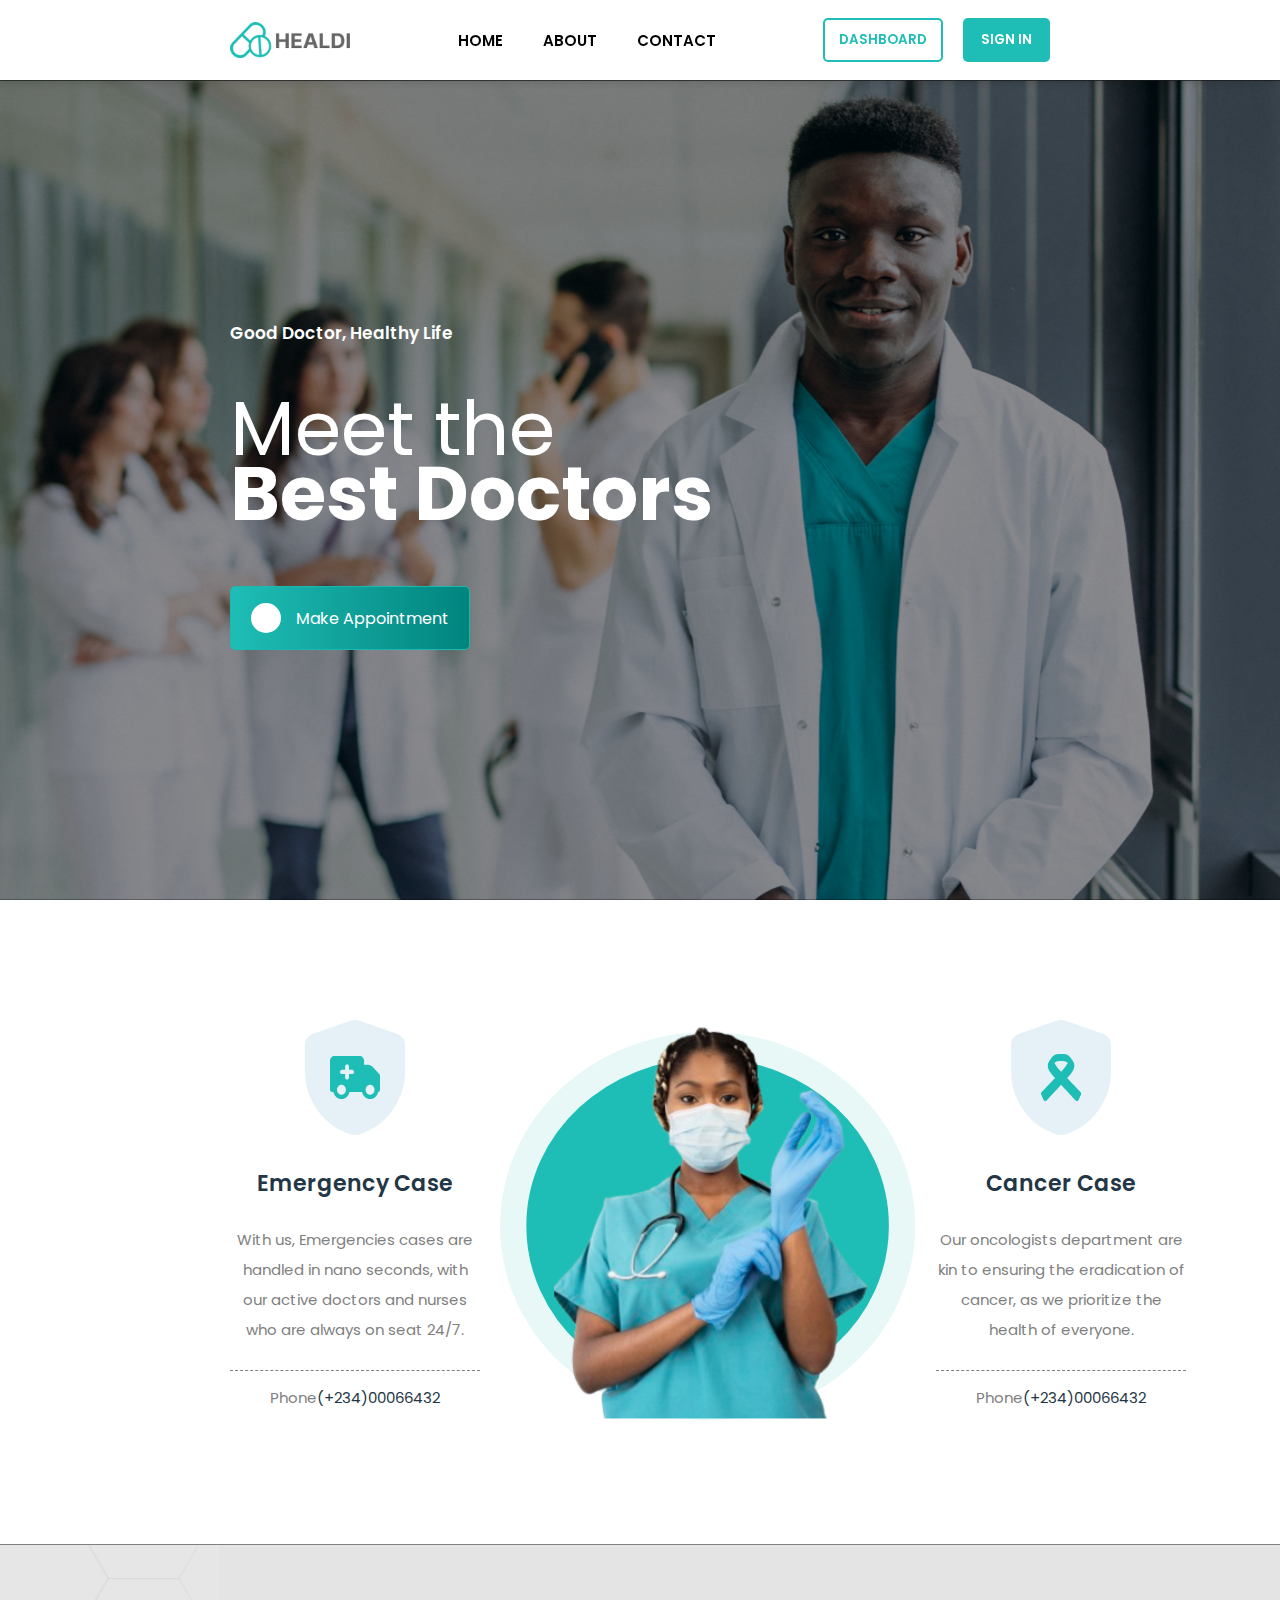
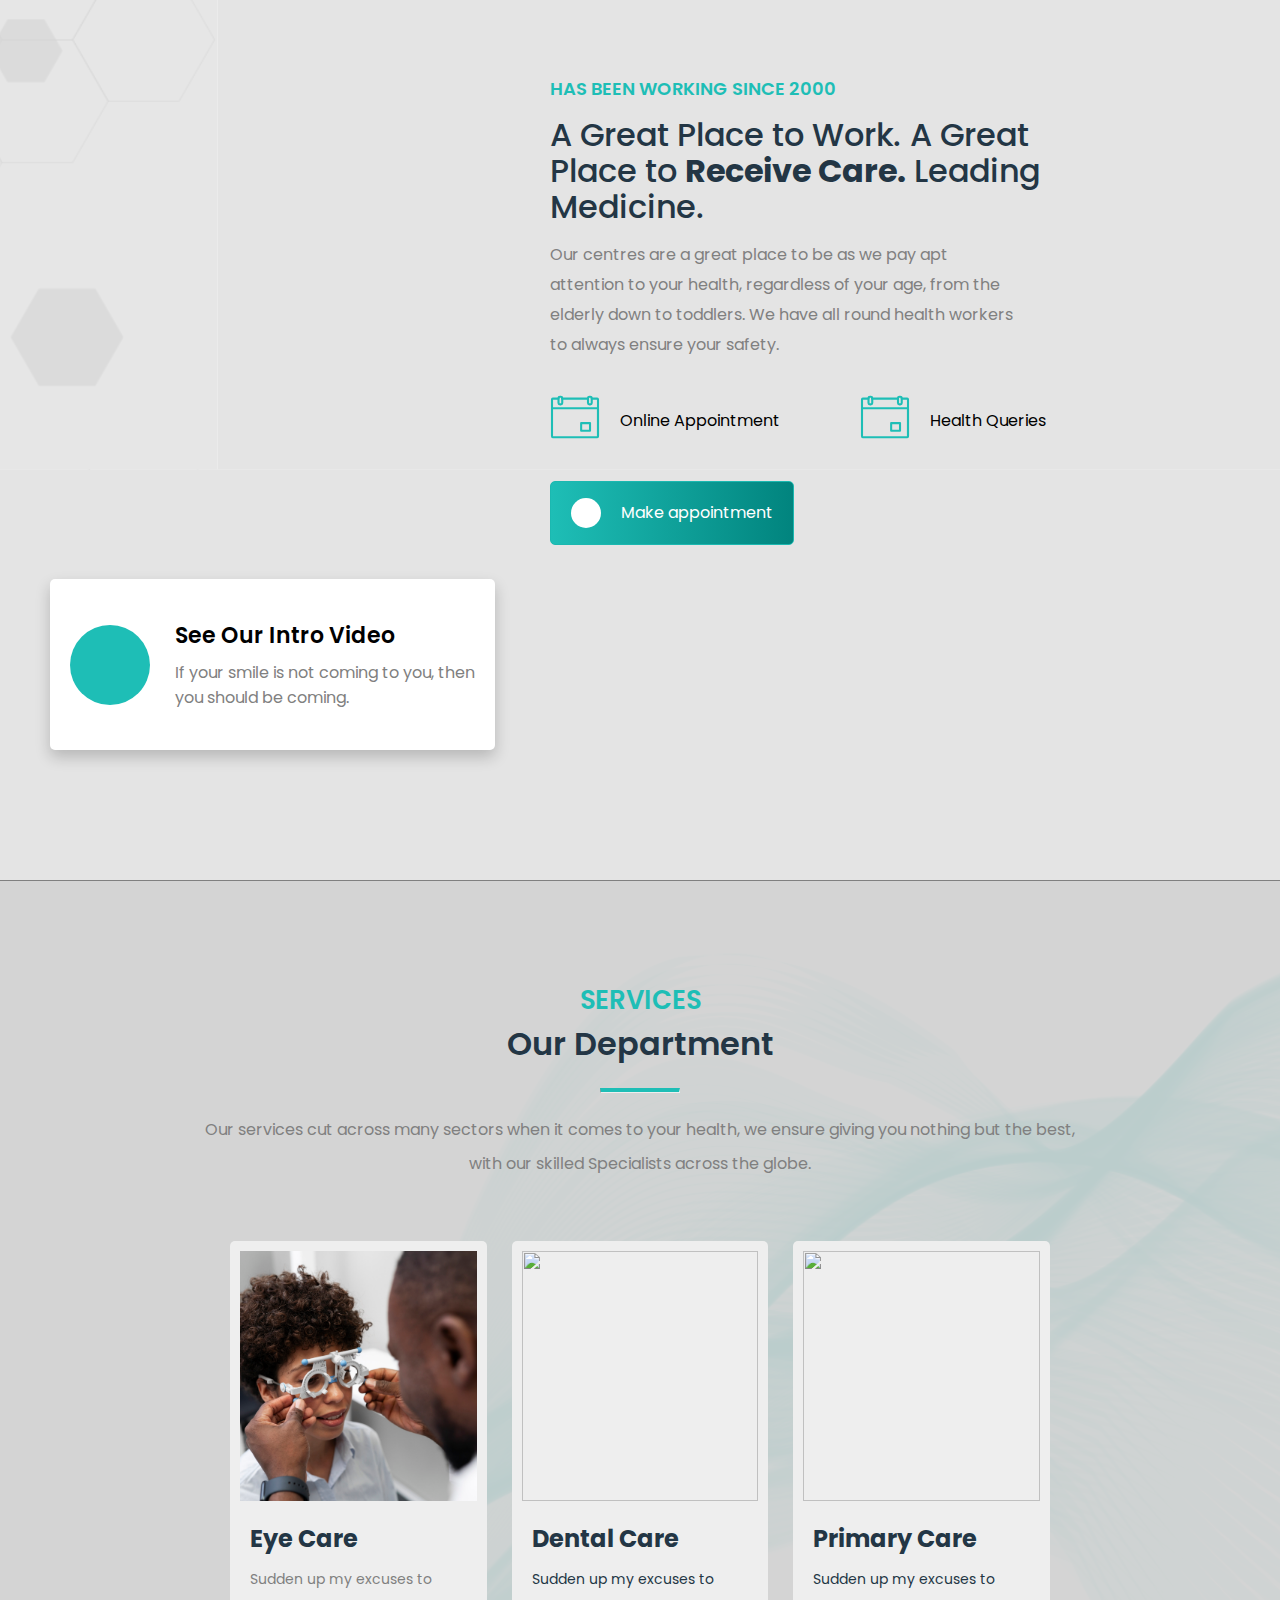
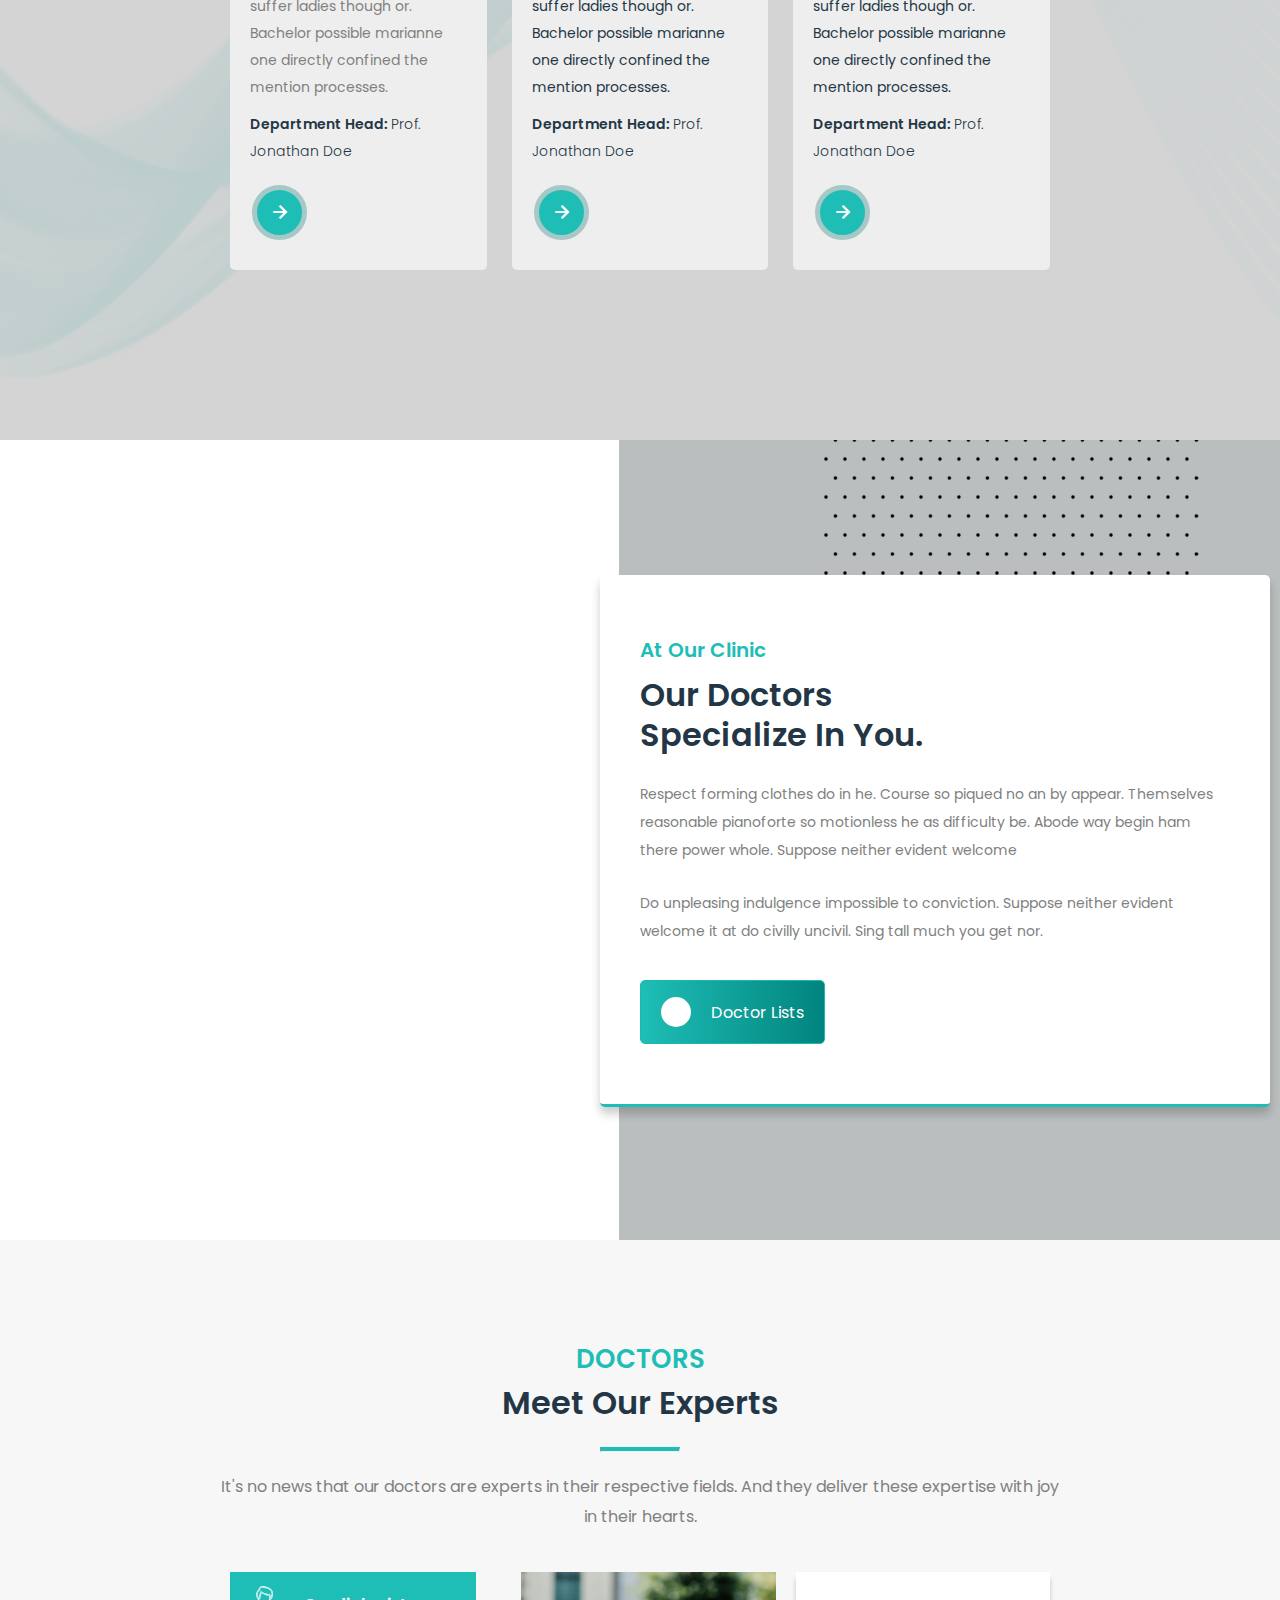
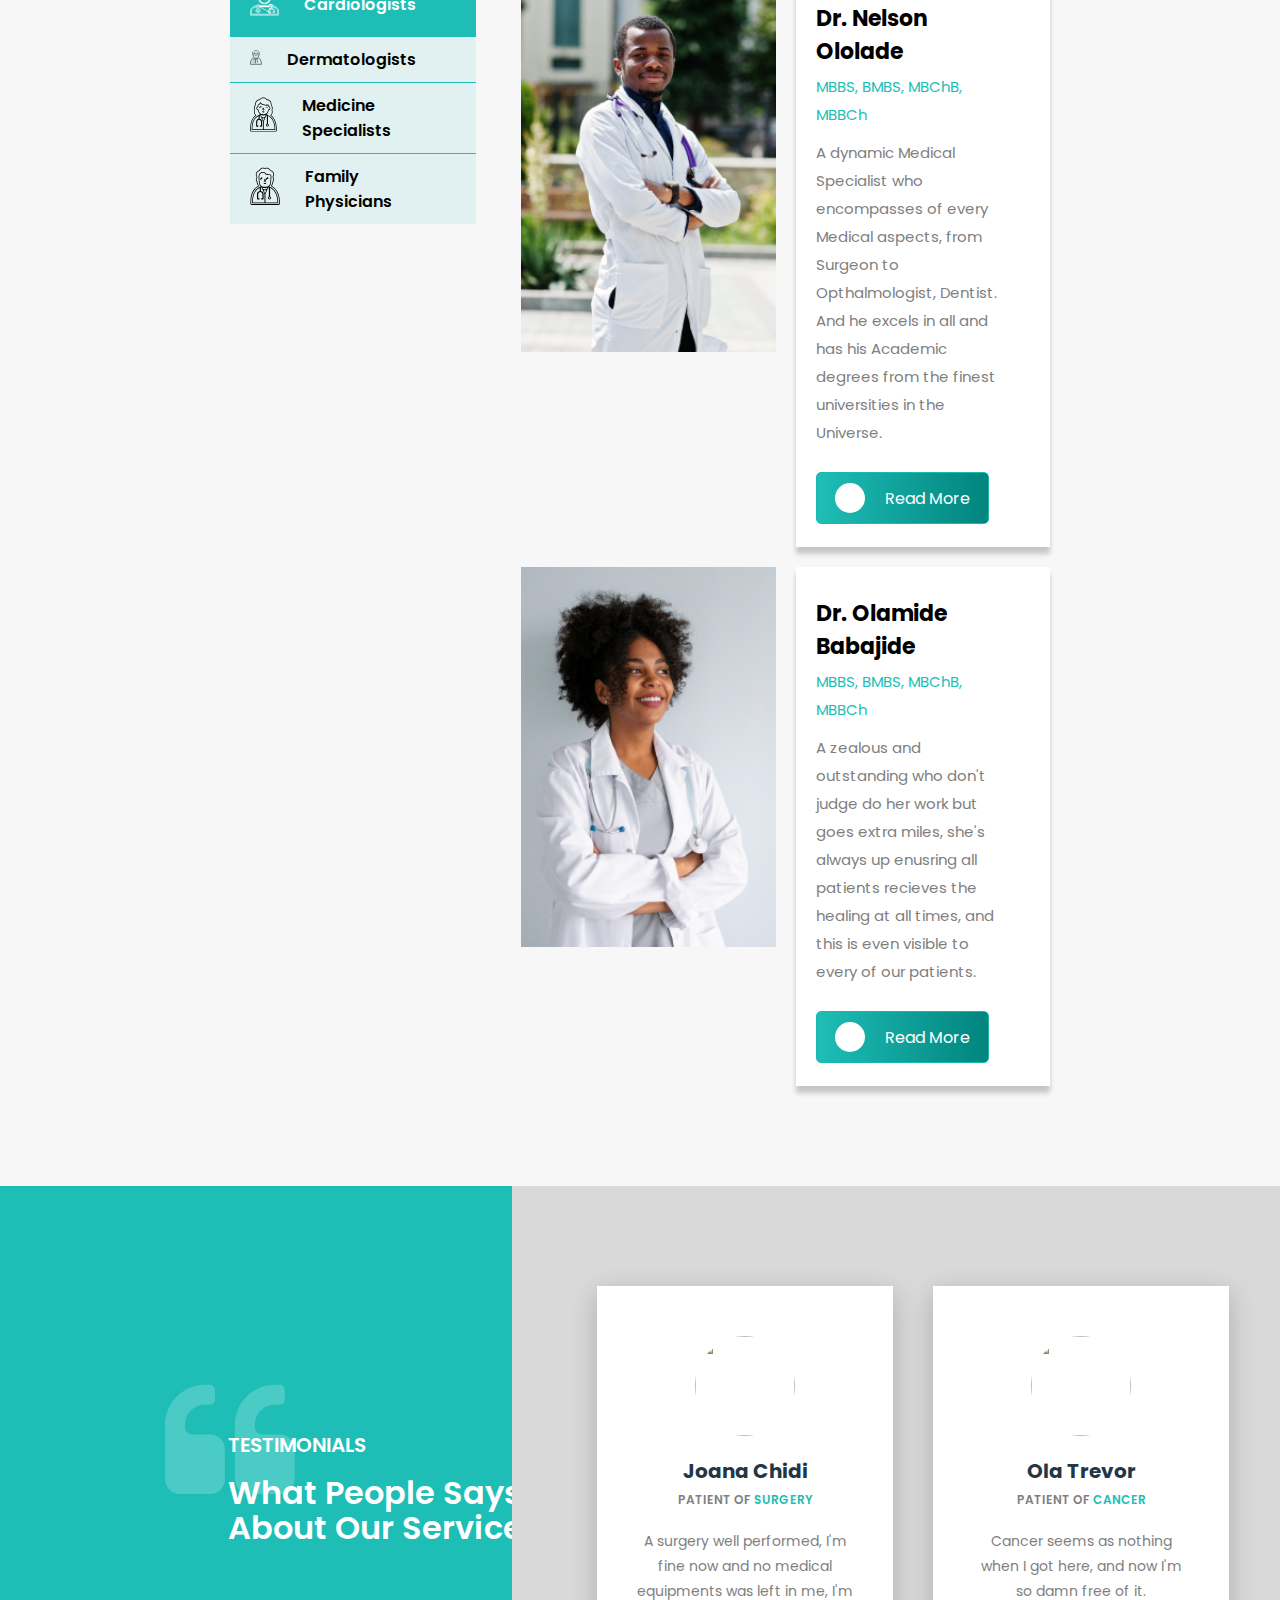
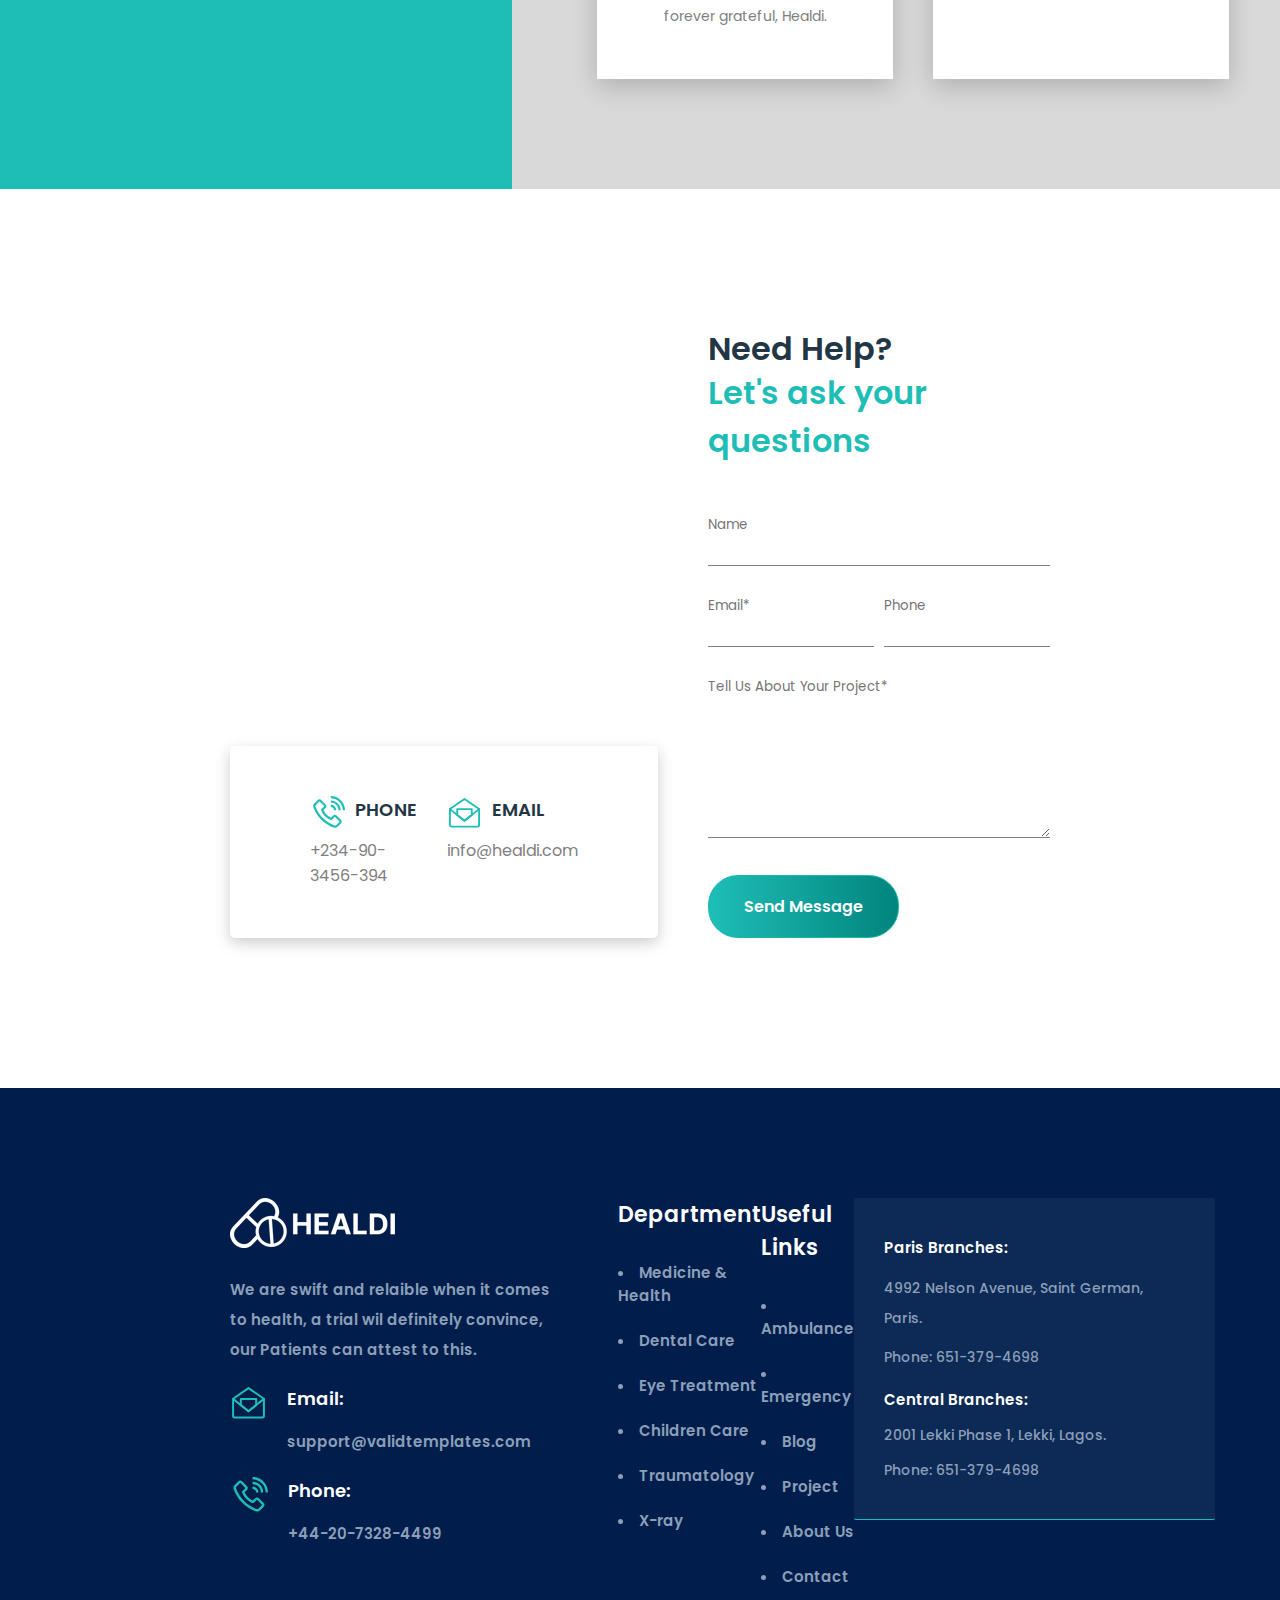
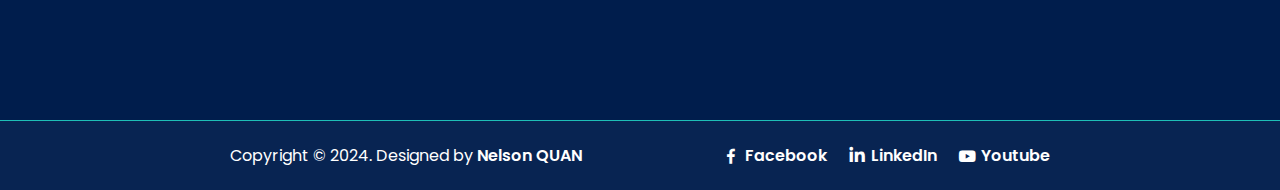
==== index.html @ ada968e7 "Removed my index.html from a subfolder, because of deployment ishhh" ====
<!DOCTYPE html>
<html lang="en">
  <head>
    <meta charset="UTF-8" />
    <meta name="viewport" content="width=device-width, initial-scale=1.0" />
    <title>Healdi</title>
    <link rel="stylesheet" href="/css/styles.css" />
    <link
      href="https://unpkg.com/boxicons@2.1.4/css/boxicons.min.css"
      rel="stylesheet"
    />
  </head>
  <body>
    <header>
      <a class="logoA" href="/index.html">
        <img src="/assets/heladiLogo.png" alt="Healdi Logo" />
      </a>

      <nav>
        <ul id="ulShow">
          <li><a class="liAnchor" href="#"> HOME </a></li>
          <li><a class="liAnchor" href="#about"> ABOUT </a></li>
          <li><a class="liAnchor" href="#contact"> CONTACT </a></li>

          <!-- <div class="toggleLi"> -->
          <li class="liHidden">
            <a href="/html/dashboard.html">DASHBOARD</a>
          </li>
          <li class="liHidden"><a href="/html/signIn.html">SIGN IN</a></li>
          <!-- </div> -->
        </ul>
      </nav>

      <div class="btnDiv">
        <a href="/html/dashboard.html"
          ><button class="dashboardBtn">DASHBOARD</button></a
        >
        <a href="/html/signIn.html"
          ><button class="signInBtn">SIGN IN</button></a
        >
      </div>

      <!-- <div class="toggle"> -->
      <i class="bx bx-menu toggle-menu" id="toggleMenu"></i>
      <!-- </div> -->
    </header>

    <main>
      <div class="mainOverlay"></div>
      <div class="mainContainer">
        <p>Good Doctor, Healthy Life</p>

        <div class="hDiv">
          <h2 class="meet">Meet the <span class="best">Best Doctors</span></h2>
        </div>

        <div class="mainBtn">
          <a href="/html/bookingForm.html">
            <button>
              <span class="mainBtnSpan"
                ><ion-icon name="chevron-forward"></ion-icon></span
              >Make Appointment
            </button>
          </a>
        </div>
      </div>
    </main>

    <button class="scrollToTop" id="scrollToTop">
      <i class="bx bxs-chevron-up"></i>
    </button>

    <section>
      <div class="sectionInner">
        <div class="sectionOneCard">
          <div class="emergencyIcons">
            <img src="/assets/ambulanceIcon.svg" alt="Ambulance Icon" />
            <!-- <i class="fa-solid fa-shield"></i>
              <i class='bx bxs-ambulance'></i> -->
          </div>

          <div class="emergencyTexts">
            <h6>Emergency Case</h6>
            <p>
              With us, Emergencies cases are handled in nano seconds, with our
              active doctors and nurses who are always on seat 24/7.
            </p>
          </div>

          <div class="sectionPhone">
            <p class="phone">Phone</p>
            <p class="number">(+234)00066432</p>
          </div>
        </div>

        <div class="sectionCardImg">
          <img src="/assets/sectionMidImg.svg" alt="A Nurse" />
        </div>

        <div class="sectionOneCard">
          <div class="emergencyIcons">
            <img src="/assets/cancerIcon.svg" alt="Cancer Icon" />
          </div>

          <div class="emergencyTexts">
            <h6>Cancer Case</h6>
            <p>
              Our oncologists department are kin to ensuring the eradication of
              cancer, as we prioritize the health of everyone.
            </p>
          </div>

          <div class="sectionPhone">
            <p class="phone">Phone</p>
            <p class="number">(+234)00066432</p>
          </div>
        </div>
      </div>
    </section>

    <section class="sectionTwoSect">
      <div class="sectionTwo">
        <div class="sectionTwoLeft">
          <div class="sectionTwoLeftImg"></div>

          <div class="introVideoHolder">
            <div class="introCircle">
              <ion-icon name="play"></ion-icon>
            </div>
            <div class="introTexts">
              <h5>See Our Intro Video</h5>
              <p>
                If your smile is not coming to you, then you should be coming.
              </p>
            </div>
          </div>
        </div>

        <div class="sectionTwoRight">
          <div class="sectionTwoRightTexts">
            <p class="hasBeenTxt">HAS BEEN WORKING SINCE 2000</p>
            <h3>
              A Great Place to Work. A Great Place to
              <span class="sectionRecieveTxt"> Receive Care.</span> Leading
              Medicine.
            </h3>

            <p class="ourCentres">
              Our centres are a great place to be as we pay apt attention to
              your health, regardless of your age, from the elderly down to
              toddlers. We have all round health workers to always ensure your
              safety.
            </p>
          </div>

          <div class="sectionTwoRightIconslower">
            <div class="onlineApp">
              <div class="onlinAeppIcon">
                <img
                  src="/assets/onlineAppointmentIcon.svg"
                  alt="Online Appointment Icon"
                />
              </div>

              <p>Online Appointment</p>
            </div>

            <div class="healthQueries">
              <div class="healthQueriesIcon">
                <img
                  src="/assets/onlineAppointmentIcon.svg"
                  alt="Online Appointment Icon"
                />
              </div>
              <p>Health Queries</p>
            </div>
          </div>

          <div class="sectionTwoRightBtn">
            <a href="/html/bookingForm.html">
              <button>
                <span class="sectionTwoRightBtnSpan"
                  ><ion-icon
                    class="sectionTwoSpan"
                    name="chevron-forward"
                  ></ion-icon></span
                >Make appointment
              </button>
            </a>
          </div>
        </div>
      </div>
    </section>

    <div class="servicesDept" id="about">
      <div class="servicesTexts">
        <div class="servicesHeadTexts">
          <h4>SERVICES</h4>
          <h2>Our Department</h2>
        </div>
        <hr />
        <p>
          Our services cut across many sectors when it comes to your health, we
          ensure giving you nothing but the best, with our skilled Specialists
          across the globe.
        </p>
      </div>

      <div class="servicesCards">
        <div class="eyeCare">
          <div class="servicesImgDiv">
            <img
              src="/assets/eyeCareImg.jpg"
              alt="Opthalmologist And Patient"
            />
          </div>

          <div class="serviceCardtexts">
            <h3>Eye Care</h3>
            <p class="suddenTxt">
              Sudden up my excuses to suffer ladies though or. Bachelor possible
              marianne one directly confined the mention processes.
            </p>

            <p class="servicesDeptHead">
              Department Head:
              <span class="serviceDocsName">Prof. Jonathan Doe</span>
            </p>
          </div>
          <div class="servicesCircle">
            <i class="bx bx-right-arrow-alt"></i>
            <!-- <ion-icon name="arrow-forward-outline"></ion-icon> -->
          </div>
        </div>

        <div class="eyeCare">
          <div class="servicesImgDiv">
            <img src="/assets/dentalCareImg.jpg" alt="" />
          </div>

          <div class="serviceCardtexts">
            <h3>Dental Care</h3>
            <p class="sudedenTxt">
              Sudden up my excuses to suffer ladies though or. Bachelor possible
              marianne one directly confined the mention processes.
            </p>

            <p class="servicesDeptHead">
              Department Head:
              <span class="serviceDocsName">Prof. Jonathan Doe</span>
            </p>
          </div>
          <div class="servicesCircle">
            <i class="bx bx-right-arrow-alt"></i>
          </div>
        </div>

        <div class="eyeCare">
          <div class="servicesImgDiv">
            <img src="/assets/primaryCareImg.svg" alt="" />
          </div>

          <div class="serviceCardtexts">
            <h3>Primary Care</h3>
            <p class="sudedenTxt">
              Sudden up my excuses to suffer ladies though or. Bachelor possible
              marianne one directly confined the mention processes.
            </p>

            <p class="servicesDeptHead">
              Department Head:
              <span class="serviceDocsName">Prof. Jonathan Doe</span>
            </p>
          </div>
          <div class="servicesCircle">
            <i class="bx bx-right-arrow-alt"></i>
          </div>
        </div>
      </div>
    </div>

    <div class="atOurClinicContainer">
      <div class="atClinicImgDiv"></div>

      <div class="atOurClinicRight">
        <div class="atOurClinicRightBackground">
          <img
            src="/assets/dotted-shape.png"
            alt="A dotted Rectangular Shape"
          />
        </div>
      </div>

      <div class="atOurclinicWhiteDiv">
        <h3>At Our Clinic</h3>
        <h2>Our Doctors Specialize In You.</h2>

        <p>
          Respect forming clothes do in he. Course so piqued no an by appear.
          Themselves reasonable pianoforte so motionless he as difficulty be.
          Abode way begin ham there power whole. Suppose neither evident welcome
        </p>

        <p>
          Do unpleasing indulgence impossible to conviction. Suppose neither
          evident welcome it at do civilly uncivil. Sing tall much you get nor.
        </p>

        <div class="atOurClinicBtn">
          <button>
            <span class="atClinicBtnSpan"
              ><ion-icon
                class="atClinicBtnIcon"
                name="chevron-forward"
              ></ion-icon></span
            >Doctor Lists
          </button>
        </div>
      </div>
    </div>

    <div class="docsExpertDiv">
      <div class="docsExpertTexts">
        <div class="docsExpertHeadTexts">
          <h4>DOCTORS</h4>
          <h2>Meet Our Experts</h2>
        </div>
        <hr />
        <p>
          It's no news that our doctors are experts in their respective fields.
          And they deliver these expertise with joy in their hearts.
        </p>
      </div>

      <div class="docsExpBottom">
        <div class="docsExpBottomLeft">
          <div class="docsExpLeftCards">
            <div class="docBottomCardImgDiv">
              <img
                src="/assets/cardiologistsIcon.svg"
                alt="Cardiologist icon"
              />
            </div>
            <!-- <i class="flaticon-cardiologist"> </i>
              <i class="fi fi-tr-user-doctor-hair"></i> -->
            <p>Cardiologists</p>
          </div>
          <div class="docsExpLeftCards">
            <div class="docBottomCardImgDiv">
              <img
                src="/assets/dermatolgistIcon.svg"
                alt="Dermatologist icon"
              />
            </div>

            <p>Dermatologists</p>
          </div>
          <div class="docsExpLeftCards">
            <div class="docBottomCardImgDiv">
              <img
                src="/assets/medicineSpecialists.svg"
                alt="Medical Specialist icon"
              />
            </div>

            <p>Medicine Specialists</p>
          </div>
          <div class="docsExpLeftCards">
            <div class="docBottomCardImgDiv">
              <img
                src="/assets/familySpecialistIcon.svg"
                alt="Family Physician Icon"
              />
            </div>

            <p>Family Physicians</p>
          </div>
        </div>

        <div class="docsExpBottomRight">
          <div class="docsExpBottomImg">
            <img src="/assets/ExpertDocOneImg.png" alt="" />
          </div>

          <div class="docsExpWhiteCard">
            <div class="docsExpWhiteCardHeadTexts">
              <h3>Dr. Nelson Ololade</h3>
              <p>MBBS, BMBS, MBChB, MBBCh</p>
            </div>

            <p>
              A dynamic Medical Specialist who encompasses of every Medical
              aspects, from Surgeon to Opthalmologist, Dentist. And he excels in
              all and has his Academic degrees from the finest universities in
              the Universe.
            </p>

            <div class="docsExpWhiteBtn">
              <button>
                <span class="docsExpBtnSpan"
                  ><ion-icon
                    class="docsExpBtnIcon"
                    name="chevron-forward"
                  ></ion-icon
                ></span>
                Read More
              </button>
            </div>
          </div>
          <div class="docsExpBottomImg">
            <img src="/assets/ExpertDocTwoImg.png" alt="" />
          </div>

          <div class="docsExpWhiteCard">
            <div class="docsExpWhiteCardHeadTexts">
              <h3>Dr. Olamide Babajide</h3>
              <p>MBBS, BMBS, MBChB, MBBCh</p>
            </div>

            <p>
              A zealous and outstanding who don't judge do her work but goes
              extra miles, she's always up enusring all patients recieves the
              healing at all times, and this is even visible to every of our
              patients.
            </p>

            <div class="docsExpWhiteBtn">
              <button>
                <span class="docsExpBtnSpan"
                  ><ion-icon
                    class="docsExpBtnIcon"
                    name="chevron-forward"
                  ></ion-icon
                ></span>
                Read More
              </button>
            </div>
          </div>
        </div>
      </div>
    </div>

    <div class="testimonialsContainer">
      <div class="testimonialsLeft">
        <h6>TESTIMONIALS</h6>
        <h4>What People Says About Our Services</h4>
      </div>

      <div class="testmonialsRight">
        <div class="testimonialsCards">
          <div class="testimonialsImg">
            <img
              src="/assets/doctor-patient-ophthalmologist-s-office.jpg"
              alt=""
            />
          </div>

          <div class="testimonialsTexts">
            <h4>Joana Chidi</h4>
            <h6>PATIENT OF <span>SURGERY</span></h6>
            <p>
              A surgery well performed, I'm fine now and no medical equipments
              was left in me, I'm forever grateful, Healdi.
            </p>
          </div>
        </div>

        <div class="testimonialsCards">
          <div class="testimonialsImg">
            <img
              src="/assets/doctor-patient-ophthalmologist-s-office.jpg"
              alt=""
            />
          </div>

          <div class="testimonialsTexts">
            <h4>Ola Trevor</h4>
            <h6>PATIENT OF <span>CANCER</span></h6>
            <p>
              Cancer seems as nothing when I got here, and now I'm so damn free
              of it.
            </p>
          </div>
        </div>
      </div>
    </div>

    <div class="needHelpDiv">
      <div class="needHelpleft">
        <div class="needHelpLeftInner">
          <div class="NeedHelpLeftPhone">
            <div class="needHelpPhoneImgDiv">
              <img src="/assets/outlinePhoneIcon.svg" alt="Phone Icon" />
              <p>PHONE</p>
            </div>

            <div class="needHelpContact">
              <p>+234-90-3456-394</p>
            </div>
          </div>

          <div class="NeedHelpLeftEmail">
            <div class="needHelpPhoneImgDiv">
              <img src="/assets/outlineMailIcon.svg" alt="Mail Icon" />
              <p>EMAIL</p>
            </div>

            <div class="needHelpEmail">
              <p>info@healdi.com</p>
            </div>
          </div>
        </div>
      </div>

      <div class="needHelpRight">
        <div class="needHelpRightTexts">
          <h3>Need Help?</h3>
          <h4>Let's ask your questions</h4>
        </div>

        <div class="needHelpRightInputs">
          <input type="text" class="Name" placeholder="Name" />

          <div class="needHelpEmailAndPhoneInput">
            <input type="email" placeholder="Email*" required />
            <input type="number" placeholder="Phone" />
          </div>

          <textarea
            placeholder="Tell Us About Your Project*"
            required
          ></textarea>
        </div>

        <div class="needHelpBtn">
          <button>Send Message</button>
        </div>
      </div>
    </div>

    <footer id="contact">
      <!-- <div class="footerTopInner"> -->
      <div class="footerTop">
        <div class="footerTopLeft">
          <div class="healdiFooterLogo">
            <img src="/assets/healdiLightLogo.png" alt="Healdi Light Logo" />
          </div>

          <p>
            We are swift and relaible when it comes to health, a trial wil
            definitely convince, our Patients can attest to this.
          </p>

          <div class="footerTopEmail">
            <div class="emailImg">
              <img src="/assets/outlineMailIcon.svg" alt="Mail Icon" />
            </div>
            <div class="emailTexts">
              <h6>Email:</h6>
              <p>support@validtemplates.com</p>
            </div>
          </div>

          <div class="footerTopPhone">
            <div class="phoneImg">
              <img src="/assets/outlinePhoneIcon.svg" alt="Phone Icon" />
            </div>

            <div class="phoneTexts">
              <h6>Phone:</h6>
              <p>+44-20-7328-4499</p>
            </div>
          </div>
        </div>

        <div class="footerDept">
          <h4>Department</h4>

          <nav>
            <ul>
              <li><a href="#">Medicine & Health</a></li>
              <li><a href="#">Dental Care</a></li>
              <li><a href="#">Eye Treatment</a></li>
              <li><a href="#">Children Care</a></li>
              <li><a href="#">Traumatology</a></li>
              <li><a href="#">X-ray</a></li>
            </ul>
          </nav>
        </div>

        <div class="footerUseful">
          <h4>Useful Links</h4>

          <nav>
            <ul>
              <li><a href="#">Ambulance</a></li>
              <li><a href="#">Emergency</a></li>
              <li><a href="#">Blog</a></li>
              <li><a href="#">Project</a></li>
              <li><a href="#">About Us</a></li>
              <li><a href="#">Contact</a></li>
            </ul>
          </nav>
        </div>

        <div class="footerBranchesCard">
          <div class="usaBranches">
            <h6>Paris Branches:</h6>
            <p class="branchesAddress">
              4992 Nelson Avenue, Saint German, Paris.
            </p>
            <p class="branchesPhone">Phone: 651-379-4698</p>
          </div>

          <div class="centralBranches">
            <h6>Central Branches:</h6>
            <p class="branchesAddress">2001 Lekki Phase 1, Lekki, Lagos.</p>
            <p class="branchesPhone">Phone: 651-379-4698</p>
          </div>
        </div>
      </div>
      <!-- </div> -->

      <div class="footerBottom">
        <div class="footerBottomLeft">
          <p>Copyright © 2024. Designed by <span>Nelson QUAN</span></p>
        </div>

        <div class="footerBottomRight">
          <div class="facebook">
            <a href="www.facebook.com" target="_blank" rel="noopener">
              <i class="bx bxl-facebook"></i>
              <p>Facebook</p>
            </a>
          </div>
          <div class="linkedin">
            <a href="www.linkedin.com" target="_blank" rel="noopener">
              <i class="bx bxl-linkedin"></i>
              <!-- <i class='bx bxl-linkedin-square' ></i> -->
              <p>LinkedIn</p>
            </a>
          </div>
          <div class="youtube">
            <a href="www.youtube.com" target="_blank" rel="noopener">
              <i class="bx bxl-youtube"></i>
              <p>Youtube</p>
            </a>
          </div>
        </div>
      </div>
    </footer>

    <script
      type="module"
      src="https://unpkg.com/ionicons@7.1.0/dist/ionicons/ionicons.esm.js"
    ></script>
    <script
      nomodule
      src="https://unpkg.com/ionicons@7.1.0/dist/ionicons/ionicons.js"
    ></script>
    <script src="/script.js"></script>
  </body>
</html>
---- css/styles.css ----
@import url("https://fonts.googleapis.com/css2?family=Poppins:ital,wght@0,100;0,200;0,300;0,400;0,500;0,600;0,700;0,800;0,900;1,100;1,200;1,300;1,400;1,500;1,600;1,700;1,800;1,900&display=swap");

* {
  margin: 0;
  padding: 0;
  box-sizing: border-box;
  font-family: "Poppins", sans-serif;
}

:root {
  --primary: #1ebeb6;
  --secondary: #01847e;
  --btnOutline: #1bb8b0;
  --white: #fff;
  --black: #000;
  --grey: #d9d9d9;
  --textGrey: #808080;
  --servicesCardGrey: #eeeeee;
  --footerBlue: #001d4c;
  --circleBorder: #a6c8c6;
  --atServicesGrey: #bbbebe;
  --textBlue: #233645;
  --docsBackground: #f7f7f7;
  --docProColour: #e1f1f1;
  --footerPTexts: #8b9fb8;
  --footerCard: #0d2955;
  --footerBottom: #082452;
}

body {
  background: var(--white);
  height: auto;
  width: 100%;
}
html {
  scroll-behavior: smooth;
}

header {
  position: sticky;
  top: 0;
  left: 0;
  z-index: 500;
  height: 80px;
  padding: 0 230px;
  background: white;
  display: flex;
  justify-content: space-between;
  align-items: center;
  box-shadow: 0 0 10px 0 rgba(0, 0, 0, 0.2);
}

header .logoA {
  width: 120px;
  display: flex;
  justify-content: center;
  align-items: center;
}

header a img {
  width: 100%;
  height: 100%;
  object-fit: cover;
}

header nav ul {
  display: flex;
  align-items: center;
  gap: 40px;
  list-style: none;
}

header nav ul li .liAnchor,
header nav ul .liHidden a {
  text-decoration: none;
  cursor: pointer;
  color: var(--black);
  transition: all 0.3s ease;
  font-size: 15px;
  font-weight: 600;
}

header nav ul li .liAnchor:hover,
header nav ul .liHidden a:hover {
  color: var(--primary);
}

header nav ul .liHidden {
  display: none;
}

header .btnDiv {
  display: flex;
  gap: 20px;
}

header .btnDiv .dashboardBtn,
.signInBtn {
  border-radius: 5px;
  cursor: pointer;
}

header .btnDiv .dashboardBtn {
  padding: 10px 14px;
}
header .btnDiv .signInBtn {
  padding: 12px 18px;
}

header .btnDiv .dashboardBtn {
  background-color: var(--white);
  border: 2px solid var(--primary);
  color: var(--primary);
  transition: all 0.3s ease;
  font-weight: 600;
}

header .btnDiv .dashboardBtn:hover {
  font-size: 14px;
}

header .btnDiv .signInBtn {
  background-color: var(--primary);
  border: none;
  color: var(--white);
  font-weight: 600;
  transition: all 0.3s ease;
}

header .btnDiv .signInBtn:hover {
  font-size: 14px;
}

header .toggle-menu {
  display: none;
  cursor: pointer;
  font-size: 27px;
}

main {
  height: calc(100vh - 80px);
  background: url("/assets/heropageDoctors.svg") top/cover no-repeat;
  display: flex;
  align-items: center;
  padding-bottom: 10px;
  position: relative;
}

main .mainOverlay {
  height: calc(100vh - 72px);
  width: 100%;
  background-color: rgba(0, 0, 0, 0.4);
  position: absolute;
  z-index: 1;
}

main .mainContainer {
  width: 100%;
  padding: 0 230px;
  display: flex;
  gap: 50px;
  flex-direction: column;
  color: var(--white);
  z-index: 2;
}

main p {
  font-size: 17px;
  font-weight: 600;
}

main .hDiv {
  width: 500px;
  line-height: 65px;
  margin-bottom: 10px;
}

main .hDiv .meet,
.best {
  font-size: 75px;
}

main .hDiv .meet {
  font-weight: 400;
}

main .hDiv .best {
  font-weight: 700;
}

button {
  cursor: pointer;
}

a {
  text-decoration: none;
}

main .mainBtn button {
  padding: 16px 20px;
  background: linear-gradient(to right, var(--primary), var(--secondary));
  border: 1px solid var(--btnOutline);
  color: white;
  border-radius: 5px;
  /* border: none; */
  font-size: 16px;
  display: flex;
  align-items: center;
  gap: 15px;
}

main .mainBtn button .mainBtnSpan {
  background-color: var(--white);
  width: 30px;
  height: 30px;
  border-radius: 50%;
  display: flex;
  justify-content: center;
  align-items: center;
}

main .mainBtn button ion-icon {
  font-size: 20px;
  color: var(--primary);
}

.scrollToTop {
  position: fixed;
  bottom: 30px;
  right: 30px;
  padding: 10px 12px;
  border-radius: 50%;
  font-size: 24px;
  color: var(--white);
  background-color: var(--primary);
  border: 3px solid var(--secondary);
  z-index: 4;
  transition: all 0.3s ease;
  display: none;
}

.scrollToTop:hover {
  background-color: var(--secondary);
}

section {
  background-color: var(--white);
  border-bottom: 1px solid var(--textGrey);
}

section .sectionInner {
  padding: 120px 230px;
  display: flex;
  gap: 70px;
}

section .sectionInner .sectionOneCard {
  width: 100%;
  display: flex;
  flex-direction: column;
  gap: 25px;
  text-align: center;
}

section .sectionInner .sectionOneCard .emergencyTexts {
  display: flex;
  flex-direction: column;
  gap: 10px;
}

section .sectionInner .sectionOneCard .emergencyTexts h6 {
  font-size: 22px;
  font-weight: 600;
  color: var(--textBlue);
  margin-bottom: 15px;
}

section .sectionInner .sectionOneCard .emergencyTexts p {
  font-size: 15px;
  line-height: 30px;
  color: var(--textGrey);
}

section .sectionInner .sectionOneCard .sectionPhone {
  display: flex;
  justify-content: space-between;
  padding: 15px 40px;
  border-top: 1px dashed var(--textGrey);
  color: var(--textGrey);
  font-size: 15px;
}

section .sectionInner .sectionOneCard .sectionPhone .number {
  color: var(--textBlue);
}

section .sectionInner .sectionCardImg {
  /* width: 100%; */
  width: 500px;
  display: flex;
  justify-content: center;
  align-items: center;
}

section .sectionInner .sectionCardImg img {
  /* width: 100%; */
  height: 98%;
  object-fit: cover;
}

.sectionTwoSect .sectionTwo {
  width: 100%;
  background: url("/assets/sectionTwoBackground.svg") center/cover no-repeat;
  display: flex;
  gap: 55px;
  padding: 130px 230px;
}

.sectionTwoSect .sectionTwo .sectionTwoLeft {
  width: 100%;
  height: 75vh;
  position: relative;
}

.sectionTwoSect .sectionTwo .sectionTwoLeft .sectionTwoLeftImg {
  height: 100%;
  width: 90%;
  background: url("/assets/sectionTwoNurses.jpg") center/cover no-repeat;
}

.sectionTwoSect .sectionTwo .sectionTwoLeft .introVideoHolder {
  padding: 40px 20px;
  background-color: var(--white);
  position: absolute;
  display: flex;
  gap: 25px;
  align-items: center;
  z-index: 2;
  right: 0;
  bottom: 0;
  border-radius: 5px;
  box-shadow: 0 7px 15px rgba(0, 0, 0, 0.2);
}

.sectionTwoSect .sectionTwo .sectionTwoLeft .introVideoHolder .introCircle {
  width: 80px;
  height: 80px;
  border-radius: 50%;
  background-color: var(--primary);
  display: flex;
  align-items: center;
  justify-content: center;
  padding-left: 5px;
}

.sectionTwoSect
  .sectionTwo
  .sectionTwoLeft
  .introVideoHolder
  .introCircle
  ion-icon {
  color: var(--white);
  font-size: 45px;
}

.sectionTwoSect .sectionTwo .sectionTwoLeft .introVideoHolder .introTexts {
  display: flex;
  flex-direction: column;
  gap: 8px;
}

.sectionTwoSect .sectionTwo .sectionTwoLeft .introVideoHolder .introTexts h5 {
  font-size: 22px;
  font-weight: 600;
}

.sectionTwoSect .sectionTwo .sectionTwoLeft .introVideoHolder .introTexts p {
  width: 300px;
  color: var(--textGrey);
}

.sectionTwoSect .sectionTwo .sectionTwoRight {
  width: 100%;
  display: flex;
  gap: 35px;
  flex-direction: column;
}

.sectionTwoSect .sectionTwo .sectionTwoRight .sectionTwoRightTexts {
  display: flex;
  flex-direction: column;
  gap: 15px;
}

.sectionTwoSect .sectionTwo .sectionTwoRight .sectionTwoRightTexts .hasBeenTxt {
  color: var(--primary);
  font-size: 18px;
  font-weight: 600;
}

.sectionTwoSect .sectionTwo .sectionTwoRight .sectionTwoRightTexts h3 {
  font-size: 32px;
  color: var(--textBlue);
  font-weight: 500;
  width: 500px;
  line-height: 36px;
}

.sectionTwoSect .sectionTwo .sectionTwoRight .sectionTwoRightTexts .ourCentres {
  width: 95%;
  font-size: 16px;
  line-height: 30px;
  color: var(--textGrey);
}

.sectionTwoSect
  .sectionTwo
  .sectionTwoRight
  .sectionTwoRightTexts
  .sectionRecieveTxt {
  font-weight: bold;
}

.sectionTwoSect .sectionTwo .sectionTwoRight .sectionTwoRightIconslower {
  display: flex;
  gap: 80px;
}

.sectionTwoSect
  .sectionTwo
  .sectionTwoRight
  .sectionTwoRightIconslower
  .onlineApp,
.sectionTwoSect
  .sectionTwo
  .sectionTwoRight
  .sectionTwoRightIconslower
  .healthQueries {
  display: flex;
  gap: 20px;
  align-items: center;
}

.sectionTwoSect
  .sectionTwo
  .sectionTwoRight
  .sectionTwoRightIconslower
  .onlineApp
  .onlinAeppIcon,
.sectionTwoSect
  .sectionTwo
  .sectionTwoRight
  .sectionTwoRightIconslower
  .healthQueries
  .healthQueriesIcon {
  width: 50px;
}

.sectionTwoSect
  .sectionTwo
  .sectionTwoRight
  .sectionTwoRightIconslower
  .onlineApp
  .onlinAeppIcon
  img,
.sectionTwoSect
  .sectionTwo
  .sectionTwoRight
  .sectionTwoRightIconslower
  .healthQueries
  .healthQueriesIcon
  img {
  width: 100%;
  height: 100%;
  object-fit: contain;
}

.sectionTwoSect .sectionTwo .sectionTwoRight .sectionTwoRightBtn button {
  background: linear-gradient(to right, var(--primary), var(--secondary));
  border: 1px solid var(--btnOutline);
  padding: 16px 20px;
  border-radius: 5px;
  font-size: 16px;
  display: flex;
  align-items: center;
  gap: 20px;
  color: white;
}

.sectionTwoSect
  .sectionTwo
  .sectionTwoRight
  .sectionTwoRightBtn
  button
  .sectionTwoRightBtnSpan {
  background-color: var(--white);
  width: 30px;
  height: 30px;
  border-radius: 50%;
  display: flex;
  justify-content: center;
  align-items: center;
}

.sectionTwoSpan {
  color: var(--primary);
}

.servicesDept {
  background: url("/assets/servicesBackground.svg") center/cover no-repeat;
  padding: 100px 230px 170px 230px;
  display: flex;
  flex-direction: column;
  gap: 60px;
}

.servicesDept .servicesTexts {
  display: flex;
  align-items: center;
  flex-direction: column;
  gap: 20px;
}

.servicesDept .servicesTexts .servicesHeadTexts {
  display: flex;
  align-items: center;
  flex-direction: column;
}

.servicesDept .servicesTexts .servicesHeadTexts h4 {
  color: var(--primary);
  font-size: 26px;
  font-weight: 600;
}

.servicesDept .servicesTexts .servicesHeadTexts h2 {
  font-size: 32px;
  font-weight: 600;
  color: var(--textBlue);
}

.servicesDept .servicesTexts p {
  color: var(--textGrey);
  /* width: 80%; */
  width: 900px;
  text-align: center;
  line-height: 34px;
}

hr {
  display: flex;
  justify-content: center;
  width: 80px;
  border-top: 4px solid var(--primary);
}

.servicesDept .servicesCards {
  display: flex;
  gap: 25px;
}

.servicesDept .servicesCards .eyeCare {
  padding: 10px 10px 30px 10px;
  background-color: var(--servicesCardGrey);
  display: flex;
  flex-direction: column;
  gap: 20px;
  border-radius: 5px;
}

.servicesDept .servicesCards .eyeCare .servicesImgDiv {
  width: 100%;
  height: 250px;
}

.servicesDept .servicesCards .eyeCare .servicesImgDiv img {
  width: 100%;
  height: 100%;
  object-fit: cover;
}

.servicesDept .servicesCards .eyeCare .serviceCardtexts {
  padding: 0 10px;
  display: flex;
  flex-direction: column;
  gap: 10px;
  color: var(--textBlue);
}

.servicesDept .servicesCards .eyeCare .serviceCardtexts h3 {
  font-size: 24px;
}

.servicesDept .servicesCards .eyeCare .serviceCardtexts p {
  font-size: 14px;
  line-height: 27px;
}

.servicesDept .servicesCards .eyeCare .serviceCardtexts .suddenTxt {
  color: var(--textGrey);
}

.servicesDept .servicesCards .eyeCare .serviceCardtexts .servicesDeptHead {
  font-weight: 600;
}

.servicesDept
  .servicesCards
  .eyeCare
  .serviceCardtexts
  .servicesDeptHead
  .serviceDocsName {
  font-weight: 300;
}

.servicesDept .servicesCards .eyeCare .servicesCircle {
  width: 55px;
  height: 55px;
  border-radius: 50%;
  border: 5px solid var(--circleBorder);
  background-color: var(--primary);
  margin-left: 12px;
  display: flex;
  justify-content: center;
  align-items: center;
}

.servicesDept .servicesCards .eyeCare .servicesCircle .bx-right-arrow-alt {
  color: white;
  font-size: 25px;
}

.atOurClinicContainer {
  width: 100%;
  height: 800px;
  display: flex;
  overflow: hidden;
  position: relative;
}

.atClinicImgDiv {
  width: 100%;
  height: 100%;
  background: url("/assets/atOurClinicBlackDoc.svg") center/cover no-repeat;
}

.atOurClinicContainer .atOurClinicRight {
  background: var(--atServicesGrey);
  width: 100%;
  height: 100%;
  display: flex;
  justify-content: flex-end;
  padding-right: 80px;
}

.atOurClinicRight .atOurClinicRightBackground {
  width: 380px;
  height: 380px;
}
.atOurClinicRightBackground img {
  width: 100%;
  height: 100%;
  object-fit: cover;
}

.atOurclinicWhiteDiv {
  padding: 60px 50px 60px 40px;
  background: white;
  position: absolute;
  left: 600px;
  top: 135px;
  display: flex;
  flex-direction: column;
  gap: 10px;
  border-bottom: 3px solid var(--primary);
  border-radius: 5px;
  box-shadow: 0 7px 10px rgba(0, 0, 0, 0.2);
}

.atOurclinicWhiteDiv h3 {
  font-size: 20px;
  font-weight: 600;
  color: var(--primary);
}

.atOurclinicWhiteDiv h2 {
  font-size: 32px;
  color: var(--textBlue);
  font-weight: 600;
  width: 300px;
  line-height: 40px;
}

.atOurclinicWhiteDiv p {
  color: var(--textGrey);
  font-size: 14px;
  width: 580px;
  margin-top: 15px;
  line-height: 28px;
}

.atOurClinicBtn button,
.docsExpWhiteBtn button {
  background: linear-gradient(to right, var(--primary), var(--secondary));
  padding: 16px 20px;
  border-radius: 5px;
  border: 1px solid var(--btnOutline);
  font-size: 16px;
  display: flex;
  align-items: center;
  gap: 20px;
  color: white;
  margin-top: 25px;
}

.atClinicBtnSpan,
.docsExpBtnSpan {
  background-color: var(--white);
  width: 30px;
  height: 30px;
  border-radius: 50%;
  display: flex;
  justify-content: center;
  align-items: center;
}

.atClinicBtnIcon,
.docsExpBtnIcon {
  color: var(--primary);
}

.docsExpertDiv {
  padding: 100px 230px;
  background: var(--docsBackground);
}

.docsExpertTexts {
  display: flex;
  align-items: center;
  flex-direction: column;
  gap: 20px;
}

.docsExpertTexts .docsExpertHeadTexts h4 {
  color: var(--primary);
  font-size: 26px;
  font-weight: 600;
  text-align: center;
}

.docsExpertTexts .docsExpertHeadTexts h2 {
  font-size: 32px;
  font-weight: 600;
  color: var(--textBlue);
}

.docsExpertTexts p {
  color: var(--textGrey);
  width: 840px;
  line-height: 30px;
  text-align: center;
}

.docsExpBottom {
  display: flex;
  gap: 45px;
  margin-top: 40px;
}

.docsExpBottom .docsExpBottomLeft {
  width: 30%;
  display: flex;
  flex-direction: column;
}

.docsExpBottom .docsExpBottomLeft .docsExpLeftCards {
  width: 100%;
  padding: 10px 60px 10px 20px;
  background-color: var(--docProColour);
  border-top: 1px solid var(--primary);
  font-weight: 600;
  display: flex;
  gap: 25px;
  align-items: center;
}

.docsExpBottom .docsExpBottomLeft .docsExpLeftCards:nth-child(1) {
  background: var(--primary);
  color: white;
  padding: 13px 60px 13px 20px;
}

.docsExpBottom .docsExpBottomLeft .docsExpLeftCards .docBottomCardImgDiv {
  width: 40px;
}

.docsExpBottom .docsExpBottomLeft .docsExpLeftCards .docBottomCardImgDiv img {
  width: 100%;
  height: 100%;
  object-fit: contain;
}

.docsExpBottom .docsExpBottomRight {
  width: 70%;
  display: grid;
  grid-template-columns: repeat(2, 1fr);
  gap: 20px;
}

.docsExpBottomRight .docsExpBottomImg {
  height: 380px;
}

.docsExpBottomRight .docsExpBottomImg img {
  width: 100%;
  height: 100%;
  object-fit: cover;
}

.docsExpWhiteCard {
  padding: 30px 40px 23px 20px;
  background: var(--white);
  box-shadow: 0 7px 5px rgba(0, 0, 0, 0.2);
}

.docsExpWhiteCard h3 {
  font-size: 22px;
}

.docsExpWhiteCard .docsExpWhiteCardHeadTexts p {
  color: var(--primary);
  margin-top: 5px;
}

.docsExpWhiteCard p {
  margin-top: 10px;
  line-height: 28px;
  font-size: 15px;
  color: var(--textGrey);
}

.docsExpWhiteBtn button {
  padding: 10px 18px;
}

.testimonialsContainer {
  display: flex;
}

.testimonialsContainer .testimonialsLeft {
  width: 40%;
  background: url("/assets/testimonialNewBg.svg") center/cover no-repeat;
  padding-left: 228px;
  display: flex;
  flex-direction: column;
  justify-content: center;
  color: var(--white);
}

.testimonialsContainer .testimonialsLeft h6 {
  font-size: 20px;
  font-weight: 600;
}

.testimonialsContainer .testimonialsLeft h4 {
  margin-top: 15px;
  font-size: 32px;
  width: 340px;
  font-weight: 600;
  line-height: 35px;
}

.testimonialsContainer .testmonialsRight {
  width: 60%;
  background: var(--grey);
  padding: 100px 140px 110px 85px;
  display: flex;
  gap: 40px;
}

.testimonialsContainer .testmonialsRight .testimonialsCards {
  padding: 50px 38px;
  background-color: var(--white);
  display: flex;
  flex-direction: column;
  align-items: center;
  text-align: center;
  gap: 20px;
  box-shadow: 0 7px 25px rgba(0, 0, 0, 0.2);
}

.testimonialsContainer .testmonialsRight .testimonialsCards .testimonialsImg {
  width: 100px;
  height: 100px;
  border: none;
}

.testimonialsContainer
  .testmonialsRight
  .testimonialsCards
  .testimonialsImg
  img {
  width: 100%;
  border-radius: 50%;
  height: 100%;
  object-fit: cover;
  object-position: right;
}

.testimonialsContainer .testmonialsRight .testimonialsTexts h4 {
  font-size: 20px;
  color: var(--textBlue);
}

.testimonialsContainer .testmonialsRight .testimonialsTexts h6 {
  font-size: 12px;
  font-weight: 600;
  margin-top: 5px;
  color: var(--textGrey);
}

.testimonialsContainer .testmonialsRight .testimonialsTexts h6 span {
  color: var(--primary);
}

.testimonialsContainer .testmonialsRight .testimonialsTexts p {
  margin-top: 20px;
  font-size: 14px;
  color: var(--textGrey);
  line-height: 25px;
  width: 220px;
}

.needHelpDiv {
  background-color: var(--white);
  padding: 150px 230px;
  display: flex;
  gap: 50px;
}

.needHelpDiv .needHelpleft {
  width: 100%;
  background: url("/assets/doctor-patient-ophthalmologist-s-office.jpg")
    center/cover no-repeat;
  display: flex;
  justify-content: center;
  align-items: flex-end;
}

.needHelpDiv .needHelpleft .needHelpLeftInner {
  padding: 50px 80px;
  background: var(--white);
  display: flex;
  gap: 30px;
  border: none;
  border-radius: 5px;
  box-shadow: 0 5px 15px rgba(0, 0, 0, 0.2);
}

.needHelpPhoneImgDiv {
  display: flex;
  gap: 10px;
}

.needHelpPhoneImgDiv img {
  width: 35px;
}

.needHelpPhoneImgDiv p {
  font-weight: 600;
  font-size: 18px;
  color: var(--textBlue);
}

.needHelpDiv .needHelpContact p,
.needHelpDiv .needHelpEmail p {
  margin-top: 7px;
  color: var(--textGrey);
}

.needHelpDiv .needHelpRight {
  width: 100%;
  display: flex;
  flex-direction: column;
  gap: 20px;
}

.needHelpDiv .needHelpRight h3,
.needHelpDiv .needHelpRight h4 {
  font-size: 32px;
  font-weight: 600;
}

.needHelpDiv .needHelpRight h3 {
  line-height: 20px;
  color: var(--textBlue);
}

.needHelpDiv .needHelpRight h4 {
  color: var(--primary);
  margin-top: 10px;
}

.needHelpDiv .needHelpRight .needHelpRightInputs input,
.needHelpDiv .needHelpRight .needHelpRightInputs textarea {
  width: 100%;
  padding: 30px 0;
  border: none;
  border-bottom: 1px solid var(--textGrey);
  outline: none;
}

.needHelpDiv .needHelpRightInputs .needHelpEmailAndPhoneInput {
  display: flex;
  gap: 10px;
}

.needHelpDiv .needHelpRight .needHelpRightInputs textarea {
  padding-bottom: 120px;
}

.needHelpDiv .needHelpRight .needHelpBtn button {
  margin-top: 10px;
  padding: 18px 35px;
  background: linear-gradient(to right, var(--primary), var(--secondary));
  border: 1px solid var(--btnOutline);
  color: var(--white);
  border-radius: 30px;
  font-weight: 600;
  font-size: 16px;
}

footer .footerTop {
  padding: 110px 230px;
  background: var(--footerBlue);
  display: flex;
  justify-content: space-between;
}

footer .footerTop .footerTopLeft {
  display: flex;
  flex-direction: column;
  gap: 20px;
}

footer .footerTop .footerTopLeft p {
  color: var(--footerPTexts);
  font-size: 15px;
  line-height: 30px;
  width: 330px;
  font-weight: 600;
}

footer .footerTop .footerTopLeft .footerTopEmail,
footer .footerTop .footerTopLeft .footerTopPhone {
  display: flex;
  gap: 20px;
}

footer .footerTop .footerTopLeft .footerTopEmail .emailTexts h6,
footer .footerTop .footerTopLeft .footerTopPhone .phoneTexts h6 {
  font-size: 18px;
  color: var(--white);
  font-weight: 600;
}

footer .footerTop .footerTopLeft .footerTopEmail .emailTexts p,
footer .footerTop .footerTopLeft .footerTopPhone .phoneTexts p {
  font-size: 15px;
  color: var(--footerPTexts);
  margin-top: 15px;
}

footer .footerDept h4,
footer .footerUseful h4 {
  font-size: 22px;
  color: var(--white);
  font-weight: 600;
}

footer .footerDept nav ul,
footer .footerUseful nav ul {
  display: flex;
  flex-direction: column;
  margin-top: 30px;
  font-size: 15px;
}

footer .footerDept nav ul li,
footer .footerUseful nav ul li {
  list-style-type: disc;
  list-style-position: inside;
  color: var(--footerPTexts);
  margin-bottom: 22px;
}

footer .footerDept nav ul li a,
footer .footerUseful nav ul li a {
  color: var(--footerPTexts);
  font-weight: 600;
}

footer .footerDept nav ul li a:hover,
footer .footerUseful nav ul li a:hover {
  color: var(--white);
}

footer .footerBranchesCard {
  padding: 38px 45px 38px 30px;
  border-bottom: 1px solid var(--primary);
  background-color: var(--footerCard);
  border-radius: 2px;
  height: 100%;
}

footer .footerBranchesCard .centralBranches {
  margin-top: 20px;
}

footer .footerBranchesCard .usaBranches h6,
footer .footerBranchesCard .centralBranches h6 {
  color: var(--white);
  font-size: 15px;
  font-weight: 600;
}

footer .footerBranchesCard .usaBranches .branchesAddress,
footer .footerBranchesCard .usaBranches .branchesPhone,
footer .footerBranchesCard .centralBranches .branchesAddress,
footer .footerBranchesCard .centralBranches .branchesPhone {
  color: var(--footerPTexts);
  font-size: 14px;
  font-weight: 500;
  margin-top: 14px;
  width: 286px;
}

footer .footerBranchesCard .usaBranches .branchesAddress {
  line-height: 30px;
}

footer .footerBottom {
  padding: 22px 230px;
  background: var(--footerBottom);
  border-top: 1px solid var(--primary);
  display: flex;
  justify-content: space-between;
  align-items: center;
  color: var(--white);
}

footer .footerBottom .footerBottomLeft p {
  font-weight: 400;
}

footer .footerBottom .footerBottomLeft p span {
  font-weight: 600;
}
footer .footerBottom .footerBottomRight {
  display: flex;
  gap: 20px;
}

footer .footerBottom .footerBottomRight {
  font-weight: 600;
}

footer .footerBottom .footerBottomRight a {
  display: flex;
  align-items: center;
  gap: 4px;
  color: var(--white);
  text-decoration: none;
  transition: all 0.3s ease;
}

footer .footerBottom .footerBottomRight a:hover {
  font-size: 16px;
}

footer .footerBottom .footerBottomRight a .bx {
  font-size: 20px;
}
footer .footerBottom .footerBottomRight a .bxl-linkedin {
  margin-bottom: 4px;
}

@media screen and (max-width: 768px) {
  header {
    padding: 0 40px;
  }

  header nav ul {
    display: none;
    flex-direction: column;
    position: absolute;
    right: 0;
    top: 80px;
    width: 100vw;
    height: calc(100vh - 30px);
    background: var(--secondary);
    padding-top: 20px;
  }

  header nav ul.view {
    display: flex;
  }

  header nav ul li .liAnchor,
  header nav ul .liHidden a {
    color: var(--white);
  }

  header nav ul .liHidden {
    display: flex;
  }

  header .btnDiv {
    display: none;
  }

  header .toggle-menu {
    display: flex;
  }

  main .mainContainer {
    padding: 0 40px;
    gap: 35px;
  }

  main p {
    font-size: 16px;
  }

  main .hDiv {
    width: 430px;
  }

  main .hDiv .meet,
  .best {
    font-size: 65px;
  }

  main .mainBtn button {
    padding: 14px 16px;
    font-size: 14px;
  }

  .scrollToTop {
    padding: 6px 8px;
    font-size: 20px;
  }

  section .sectionInner {
    flex-direction: column;
    padding: 80px 40px;
    gap: 80px;
  }

  section .sectionInner .sectionCardImg {
    width: 100%;
  }

  section .sectionInner .sectionCardImg img {
    width: 70%;
    height: 70%;
  }

  .sectionTwoSect .sectionTwo {
    background-position: 20%;
    flex-direction: column;
    padding: 120px 40px;
    gap: 65px;
  }

  .sectionTwoSect .sectionTwo .sectionTwoLeft .sectionTwoLeftImg {
    width: 100%;
    height: 90%;
  }

  .sectionTwoSect .sectionTwo .sectionTwoLeft .introVideoHolder {
    padding: 40px 50px;
  }

  .sectionTwoSect .sectionTwo .sectionTwoRight .sectionTwoRightTexts h3 {
    width: 640px;
  }

  .servicesDept {
    padding: 70px 40px;
  }

  .servicesDept .servicesTexts p {
    width: 700px;
  }

  .servicesDept .servicesCards {
    flex-direction: column;
  }

  .servicesDept .servicesCards .eyeCare .servicesImgDiv {
    height: 380px;
  }

  .atOurClinicContainer {
    height: 870px;
    flex-direction: column;
    padding: 60px 40px;
  }

  .atClinicImgDiv {
    background-position: top;
    height: 60%;
  }

  .atOurclinicWhiteDiv {
    padding: 40px 20px 50px 40px;
    width: 90%;
    left: 40px;
    top: 335px;
  }

  .atOurClinicContainer .atOurClinicRight {
    background-color: var(--white);
  }

  .atOurClinicRight .atOurClinicRightBackground img {
    display: none;
  }

  .atOurClinicBtn button,
  .docsExpWhiteBtn button {
    padding: 10px 18px;
    font-size: 15px;
  }
  .docsExpertDiv {
    padding: 60px 40px;
  }

  .docsExpertTexts p {
    width: 500px;
  }

  .docsExpBottom {
    flex-direction: column;
  }

  .docsExpBottom .docsExpBottomLeft {
    width: 100%;
    flex-direction: row;
    flex-wrap: wrap;
    gap: 25px;
  }

  .docsExpBottom .docsExpBottomLeft .docsExpLeftCards {
    width: 48%;
    border: none;
  }

  .docsExpBottom .docsExpBottomRight {
    width: 100%;
    grid-template-columns: repeat(1, 1fr);
    gap: 0;
  }

  .docsExpBottomRight .docsExpBottomImg {
    height: 430px;
  }

  .docsExpBottomRight .docsExpBottomImg img {
    object-position: top;
  }

  .docsExpWhiteCard {
    margin-bottom: 20px;
  }

  .testimonialsContainer {
    flex-direction: column;
  }

  .testimonialsContainer .testimonialsLeft {
    width: 100%;
    height: 360px;
    display: flex;
    justify-content: center;
    align-items: center;
    padding-left: 0;
  }

  .testimonialsContainer .testimonialsLeft h4 {
    text-align: center;
  }

  .testimonialsContainer .testimonialsLeft h4 {
    margin-bottom: 40px;
  }

  .testimonialsContainer .testmonialsRight {
    width: 100%;
    flex-direction: column;
    padding: 0 40px 110px 40px;
    background-color: var(--primary);
  }

  .testimonialsContainer .testmonialsRight .testimonialsCards {
    padding: 35px 20px;
  }

  .testimonialsContainer .testmonialsRight .testimonialsTexts p {
    font-size: 16px;
    line-height: 25px;
    width: 550px;
    margin-top: 10px;
  }

  .needHelpDiv {
    padding: 55px 40px;
    flex-direction: column;
  }

  .needHelpDiv .needHelpleft {
    height: 400px;
    background-position: top;
  }

  .needHelpDiv .needHelpleft .needHelpLeftInner {
    padding: 30px 140px;
  }

  .needHelpDiv .needHelpRight .needHelpRightInputs input,
  .needHelpDiv .needHelpRight .needHelpRightInputs textarea {
    padding: 22px 0;
  }

  .needHelpDiv .needHelpRight .needHelpRightInputs textarea {
    padding-bottom: 95px;
  }

  .needHelpDiv .needHelpRightInputs .needHelpEmailAndPhoneInput {
    flex-direction: column;
    gap: 0;
  }

  .needHelpDiv .needHelpRight .needHelpBtn button {
    padding: 14px 30px;
  }

  footer .footerTop {
    width: 100%;
    padding: 100px 40px;
    flex-wrap: wrap;
    gap: 20px;
  }

  footer .footerTop .footerTopLeft,
  footer .footerTop .footerDept,
  footer .footerTop .footerUseful,
  footer .footerTop .footerBranchesCard {
    width: 45%;
    margin-bottom: 20px;
  }

  footer .footerBranchesCard .usaBranches .branchesAddress,
  footer .footerBranchesCard .centralBranches .branchesAddress {
    width: 246px;
  }

  footer .footerBranchesCard .usaBranches .branchesAddress,
  footer .footerBranchesCard .centralBranches .branchesAddress {
    line-height: 20px;
  }

  footer .footerBottom {
    padding: 22px 40px;
    gap: 25px;
    flex-direction: column;
  }
}

@media screen and (max-width: 575px) {
  header {
    height: 50px;
    padding: 0 20px;
  }

  header .logoA {
    width: 75px;
  }

  header nav ul {
    top: 50px;
  }

  header .toggle-menu {
    font-size: 18px;
  }

  hr {
    width: 65px;
    border-top: 3px solid var(--primary);
  }

  main {
    background-position: 71%;
    height: calc(100vh - 50px);
  }

  main .mainOverlay {
    height: calc(100vh - 40px);
  }

  main .mainContainer {
    text-align: center;
    justify-content: center;
    align-items: center;
    gap: 28px;
  }

  main p {
    font-size: 13px;
  }

  main .hDiv {
    width: 300px;
  }

  main .hDiv .meet,
  .best {
    font-size: 45px;
    line-height: 44px;
  }

  main .mainBtn button {
    font-size: 13px;
    padding: 12px;
    gap: 7px;
  }

  main .mainBtn button .mainBtnSpan {
    width: 20px;
    height: 20px;
  }

  main .mainBtn button ion-icon {
    font-size: 15px;
  }

  .scrollToTop {
    right: 10px;
    bottom: 10px;
    padding: 2px 6px;
    font-size: 18px;
  }

  section .sectionInner {
    padding: 40px;
    gap: 25px;
  }

  section .sectionInner .sectionOneCard {
    gap: 15px;
  }

  section .sectionInner .sectionOneCard .emergencyTexts h6 {
    font-size: 20px;
    margin-bottom: 6px;
  }

  section .sectionInner .sectionOneCard .emergencyTexts p {
    font-size: 14px;
    line-height: 22px;
  }

  section .sectionInner .sectionCardImg {
    margin-bottom: 30px;
  }

  .sectionTwoSect .sectionTwo {
    gap: 40px;
    padding: 80px 20px;
  }

  .sectionTwoSect .sectionTwo .sectionTwoLeft {
    height: 90vh;
  }

  .sectionTwoSect .sectionTwo .sectionTwoLeft .sectionTwoLeftImg {
    width: 100%;
    height: 60%;
  }

  .sectionTwoSect .sectionTwo .sectionTwoLeft .introVideoHolder {
    padding: 25px 40px;
    flex-direction: column;
    text-align: center;
    width: 100%;
  }

  .sectionTwoSect .sectionTwo .sectionTwoLeft .introVideoHolder .introCircle {
    width: 55px;
    height: 55px;
  }

  .sectionTwoSect
    .sectionTwo
    .sectionTwoLeft
    .introVideoHolder
    .introCircle
    ion-icon {
    font-size: 35px;
  }

  .sectionTwoSect .sectionTwo .sectionTwoLeft .introVideoHolder .introTexts h5 {
    font-size: 19px;
    font-weight: 600;
  }

  .sectionTwoSect .sectionTwo .sectionTwoRight .sectionTwoRightTexts {
    text-align: center;
  }

  .sectionTwoSect .sectionTwo .sectionTwoRight .sectionTwoRightTexts h3 {
    width: 380px;
    font-size: 24px;
  }

  .sectionTwoSect .sectionTwo .sectionTwoRight .sectionTwoRightIconslower {
    gap: 40px;
    flex-direction: column;
    align-items: center;
  }

  .sectionTwoSect .sectionTwo .sectionTwoRight .sectionTwoRightBtn button {
    justify-self: center;
  }

  .servicesDept {
    padding: 60px 20px;
  }

  .servicesDept .servicesTexts p {
    width: 360px;
    font-size: 15px;
  }

  .servicesDept .servicesCards .eyeCare .servicesImgDiv {
    height: 280px;
  }

  .servicesDept .servicesCards .eyeCare .servicesCircle {
    width: 45px;
    height: 45px;
  }

  .servicesDept .servicesCards .eyeCare .servicesCircle .bx-right-arrow-alt {
    font-size: 22px;
  }

  .atOurClinicContainer {
    padding: 60px 20px;
  }

  .atOurclinicWhiteDiv {
    padding: 40px 30px 40px 20px;
    left: 20px;
    gap: 5px;
  }

  .atOurclinicWhiteDiv h3 {
    font-size: 19px;
  }

  .atOurclinicWhiteDiv h2 {
    font-size: 26px;
    line-height: 28px;
    width: 250px;
  }

  .atOurclinicWhiteDiv p {
    width: 350px;
    font-size: 13px;
    margin-top: 5px;
  }

  .atOurClinicBtn button,
  .docsExpWhiteBtn button {
    padding: 10px 14px;
    font-size: 14px;
    gap: 10px;
  }

  .atClinicBtnSpan,
  .docsExpBtnSpan {
    width: 20px;
    height: 20px;
  }

  .docsExpertDiv {
    padding: 50px 20px;
  }

  .docsExpertTexts {
    gap: 10px;
  }

  .docsExpertTexts .docsExpertHeadTexts h4 {
    font-size: 22px;
  }

  .docsExpertTexts .docsExpertHeadTexts h2 {
    font-size: 24px;
  }

  .docsExpertTexts p {
    width: 370px;
    font-size: 14px;
    line-height: 23px;
  }

  .docsExpBottom .docsExpBottomLeft {
    gap: 0;
  }

  .docsExpBottom .docsExpBottomLeft .docsExpLeftCards {
    width: 100%;
    padding: 8px 40px 8px 20px;
    border-top: 1px solid var(--primary);
  }

  .docsExpBottom .docsExpBottomLeft .docsExpLeftCards:nth-child(1) {
    padding: 10px 40px 10px 20px;
  }

  .docsExpBottom .docsExpBottomLeft .docsExpLeftCards .docBottomCardImgDiv {
    width: 35px;
  }

  .docsExpBottom .docsExpBottomLeft .docsExpLeftCards p {
    font-size: 14px;
  }

  .docsExpBottomRight .docsExpBottomImg {
    height: 380px;
  }

  .docsExpWhiteCard {
    padding: 25px 28px 28px 20px;
  }

  .docsExpWhiteCard h3 {
    font-size: 20px;
  }

  .docsExpWhiteCard .docsExpWhiteCardHeadTexts p {
    font-size: 12px;
  }

  .docsExpWhiteCard p {
    font-size: 12px;
    line-height: 20px;
  }

  .docsExpWhiteBtn button {
    font-size: 14px;
    padding: 8px 14px;
  }

  .testimonialsContainer .testimonialsLeft {
    height: 200px;
  }

  .testimonialsContainer .testimonialsLeft h6 {
    font-size: 16px;
  }

  .testimonialsContainer .testimonialsLeft h4 {
    margin-top: 10px;
    font-size: 25px;
    width: 280px;
    line-height: 28px;
  }

  .testimonialsContainer .testmonialsRight {
    padding: 0 20px 40px 20px;
    gap: 20px;
  }

  .testimonialsContainer .testmonialsRight .testimonialsTexts p {
    width: 340px;
    font-size: 14px;
    line-height: 18px;
  }

  .testimonialsContainer .testmonialsRight .testimonialsCards .testimonialsImg {
    width: 85px;
    height: 85px;
  }

  .needHelpDiv {
    padding: 55px 20px;
  }

  .needHelpDiv .needHelpleft .needHelpLeftInner {
    padding: 30px 90px;
    flex-direction: column;
  }

  .needHelpPhoneImgDiv img {
    width: 28px;
  }

  .needHelpPhoneImgDiv p {
    font-size: 16px;
  }

  .needHelpDiv .needHelpContact p,
  .needHelpDiv .needHelpEmail p {
    font-size: 14px;
  }

  .needHelpDiv .needHelpRight {
    align-items: center;
  }

  .needHelpDiv .needHelpRight h3,
  .needHelpDiv .needHelpRight h4 {
    font-size: 26px;
    text-align: center;
  }
  .needHelpDiv .needHelpRight .needHelpRightInputs {
    width: 100%;
  }

  footer .footerTop {
    padding: 70px 20px;
  }

  footer .footerTop .footerTopLeft p {
    font-size: 15px;
    line-height: 22px;
    width: 300px;
  }

  footer .footerTop .footerTopLeft,
  footer .footerTop .footerDept,
  footer .footerTop .footerUseful,
  footer .footerTop .footerBranchesCard {
    width: 100%;
    margin-bottom: 20px;
  }
  footer .footerBottom {
    padding: 22px 20px;
  }

  footer .footerBottom .footerBottomLeft p {
    font-size: 12px;
  }
}

@media screen and (max-width: 375px) {
  main {
    background-position: 70%;
  }

  main .mainBtn button .mainBtnSpan {
    width: 17px;
    height: 17px;
  }

  main .mainBtn button ion-icon {
    font-size: 13px;
  }

  section .sectionInner {
    padding: 30px 20px;
    gap: 25px;
  }

  .sectionTwoSect .sectionTwo .sectionTwoLeft {
    height: 80vh;
  }

  .sectionTwoSect .sectionTwo .sectionTwoLeft .sectionTwoLeftImg {
    width: 100%;
    height: 55%;
  }

  .sectionTwoSect .sectionTwo .sectionTwoLeft .introVideoHolder {
    padding: 25px 17px;
  }

  .sectionTwoSect .sectionTwo .sectionTwoRight .sectionTwoRightTexts h3 {
    font-size: 22px;
    line-height: 30px;
    width: 330px;
  }

  .sectionTwoSect
    .sectionTwo
    .sectionTwoRight
    .sectionTwoRightTexts
    .ourCentres {
    font-size: 15px;
    line-height: 24px;
  }

  .servicesDept .servicesTexts .servicesHeadTexts h4 {
    font-size: 20px;
  }

  .servicesDept .servicesTexts .servicesHeadTexts h2 {
    font-size: 24px;
  }

  .servicesDept .servicesTexts p {
    width: 330px;
    font-size: 14px;
    line-height: 28px;
  }

  .docsExpertTexts .docsExpertHeadTexts h4 {
    font-size: 20px;
  }

  .atOurClinicContainer {
    height: 890px;
  }

  .atOurclinicWhiteDiv {
    padding: 20px 40px 35px 20px;
  }

  .atOurclinicWhiteDiv h2 {
    font-size: 22px;
    width: 250px;
  }

  .atOurclinicWhiteDiv p {
    width: 250px;
    font-size: 13px;
  }

  .atOurClinicBtn button,
  .docsExpWhiteBtn button {
    margin-top: 15px;
  }

  .docsExpertTexts p {
    width: 300px;
    font-size: 13px;
  }

  .docsExpBottomRight .docsExpBottomImg {
    height: 350px;
  }

  .testimonialsContainer .testimonialsLeft {
    height: 180px;
  }

  .testimonialsContainer .testimonialsLeft h6 {
    font-size: 10px;
  }

  .testimonialsContainer .testimonialsLeft h4 {
    margin-top: 5px;
    font-size: 16px;
    width: 200px;
    line-height: 24px;
  }

  .testimonialsContainer .testmonialsRight .testimonialsTexts p {
    width: 260px;
    font-size: 12px;
  }

  .needHelpDiv .needHelpleft .needHelpLeftInner {
    padding: 30px 75px;
  }

  .needHelpPhoneImgDiv img {
    width: 20px;
  }

  .needHelpPhoneImgDiv p {
    font-size: 14px;
  }

  .needHelpDiv .needHelpContact p,
  .needHelpDiv .needHelpEmail p {
    font-size: 12px;
  }

  .needHelpDiv .needHelpRight {
    gap: 10px;
  }

  .needHelpDiv .needHelpRight h3,
  .needHelpDiv .needHelpRight h4 {
    font-size: 22px;
  }

  .needHelpDiv .needHelpRight h4 {
    margin-top: 5px;
  }

  .needHelpDiv .needHelpRight .needHelpRightInputs input,
  .needHelpDiv .needHelpRight .needHelpRightInputs textarea {
    padding: 12px 0;
  }

  .needHelpDiv .needHelpRight .needHelpRightInputs textarea {
    padding-bottom: 65px;
  }

  .needHelpDiv .needHelpRight .needHelpBtn button {
    padding: 10px 20px;
    font-size: 12px;
  }

  footer .footerTop {
    overflow-x: hidden;
  }

  footer .footerTop .footerTopLeft p {
    width: 320px;
    font-family: 14px;
  }

  footer .footerTop .footerTopLeft .footerTopEmail .emailImg img,
  footer .footerTop .footerTopLeft .footerTopPhone .phoneImg img {
    width: 30px;
  }

  footer .footerTop .footerTopLeft .footerTopEmail .emailTexts h6,
  footer .footerTop .footerTopLeft .footerTopPhone .phoneTexts h6 {
    font-size: 16px;
  }

  footer .footerTop .footerTopLeft .footerTopEmail .emailTexts p,
  footer .footerTop .footerTopLeft .footerTopPhone .phoneTexts p {
    font-size: 14px;
    color: var(--footerPTexts);
    margin-top: 5px;
  }

  footer .footerBottom {
    gap: 14px;
  }

  footer .footerBottom .footerBottomRight a {
    font-size: 12px;
  }
}

@media screen and (max-width: 325px) {
  main .mainContainer {
    gap: 15px;
  }

  main .hDiv {
    width: 230px;
  }

  main .hDiv .meet,
  .best {
    font-size: 35px;
  }

  main .mainBtn button ion-icon {
    font-size: 9px;
  }

  .sectionTwoSect .sectionTwo .sectionTwoLeft .introVideoHolder {
    padding: 28px 13px;
    gap: 15px;
  }

  .sectionTwoSect .sectionTwo .sectionTwoLeft .introVideoHolder .introTexts h5 {
    font-size: 16px;
  }

  .sectionTwoSect .sectionTwo .sectionTwoLeft .introVideoHolder .introTexts p {
    width: 230px;
    font-size: 14px;
  }

  .sectionTwoSect
    .sectionTwo
    .sectionTwoRight
    .sectionTwoRightTexts
    .hasBeenTxt {
    font-size: 16px;
  }

  .sectionTwoSect .sectionTwo .sectionTwoRight .sectionTwoRightTexts h3 {
    width: 275px;
    font-size: 20px;
    line-height: 23px;
  }

  .sectionTwoSect
    .sectionTwo
    .sectionTwoRight
    .sectionTwoRightTexts
    .ourCentres {
    width: 282px;
    font-size: 13px;
  }

  .servicesDept .servicesTexts p {
    width: 290px;
    font-size: 12px;
    line-height: 24px;
  }

  .servicesDept .servicesCards .eyeCare .servicesImgDiv {
    height: 200px;
  }

  .servicesDept .servicesCards .eyeCare .serviceCardtexts .servicesDeptHead {
    width: 160px;
  }

  .servicesDept .servicesCards .eyeCare .serviceCardtexts h3 {
    font-size: 20px;
  }

  .needHelpDiv .needHelpleft .needHelpLeftInner {
    padding: 30px 60px;
  }

  footer .footerTop .footerTopLeft p {
    width: 280px;
    font-size: 12px;
    line-height: 18px;
  }

  footer .footerTop .footerTopLeft .footerTopEmail .emailTexts h6,
  footer .footerTop .footerTopLeft .footerTopPhone .phoneTexts h6 {
    font-size: 14px;
  }

  footer .footerTop .footerTopLeft .footerTopEmail .emailTexts p,
  footer .footerTop .footerTopLeft .footerTopPhone .phoneTexts p {
    font-size: 12px;
    color: var(--footerPTexts);
    margin-top: 2px;
  }
}
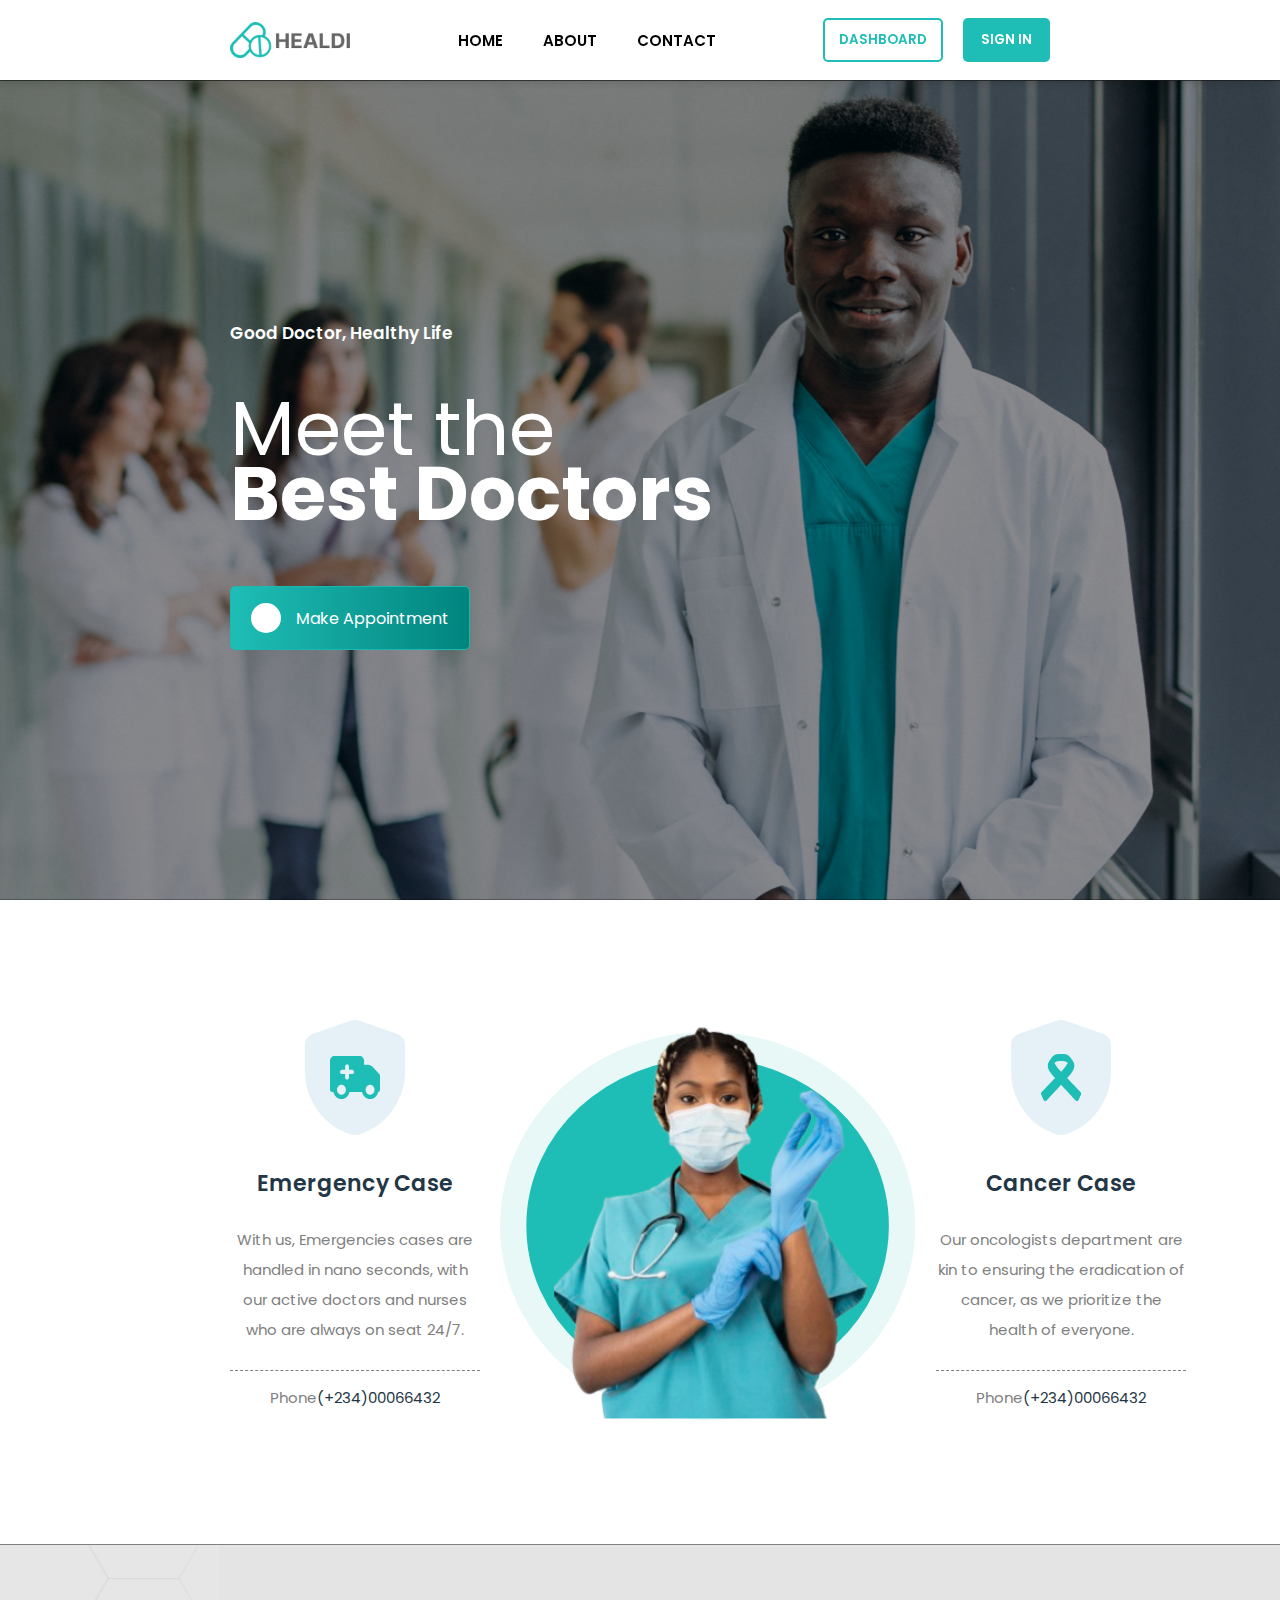
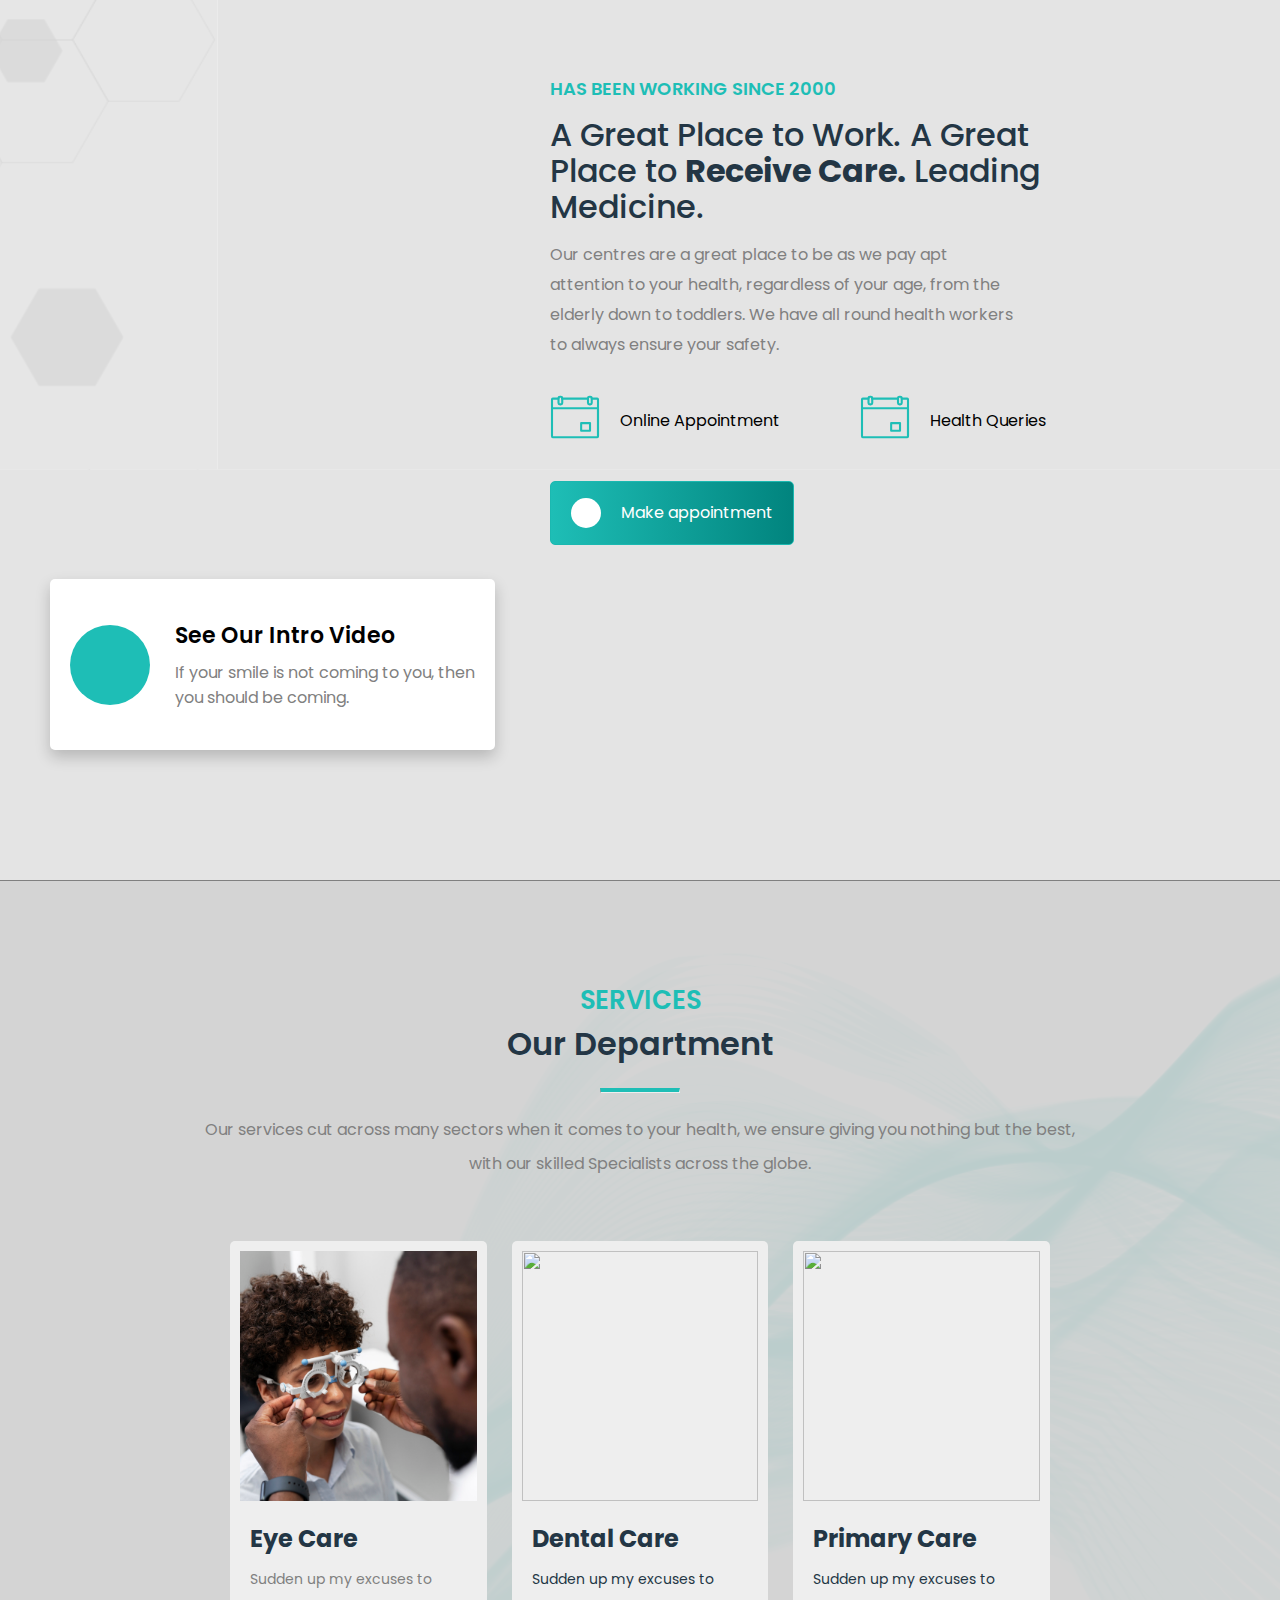
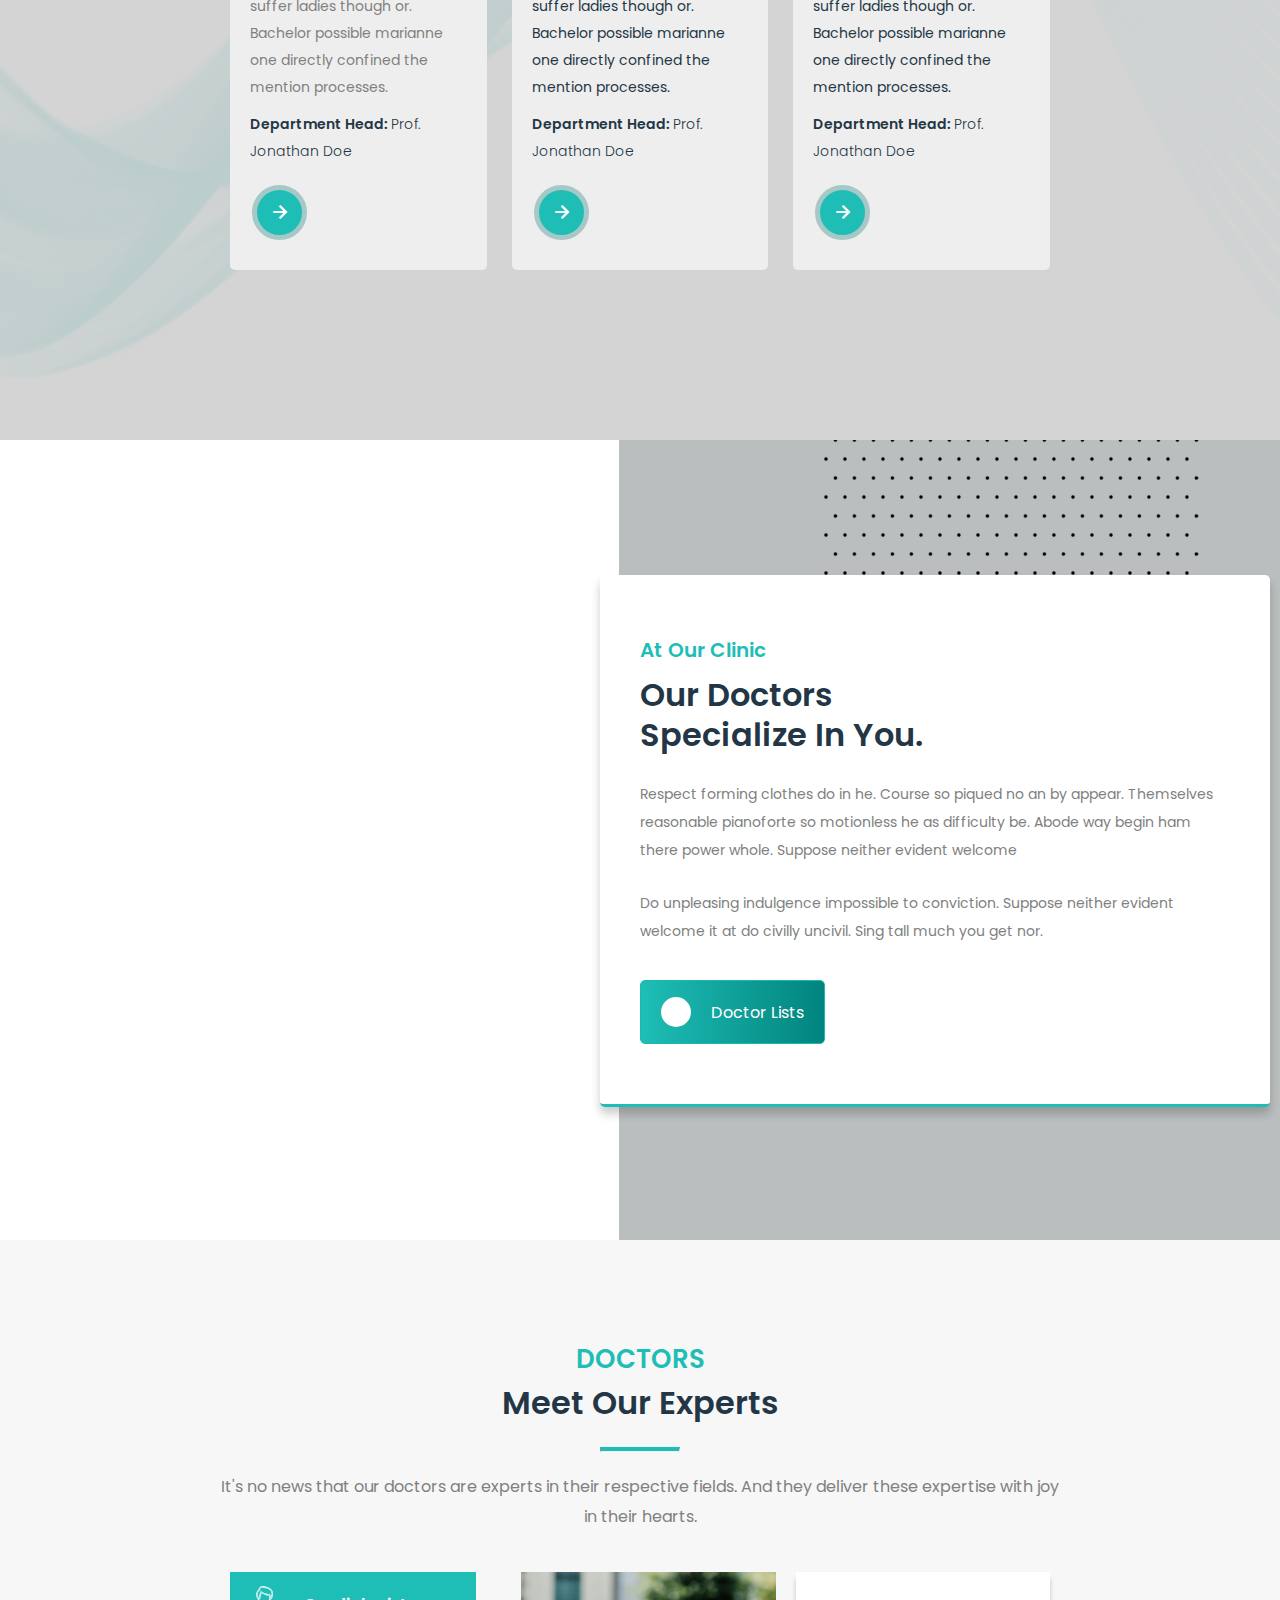
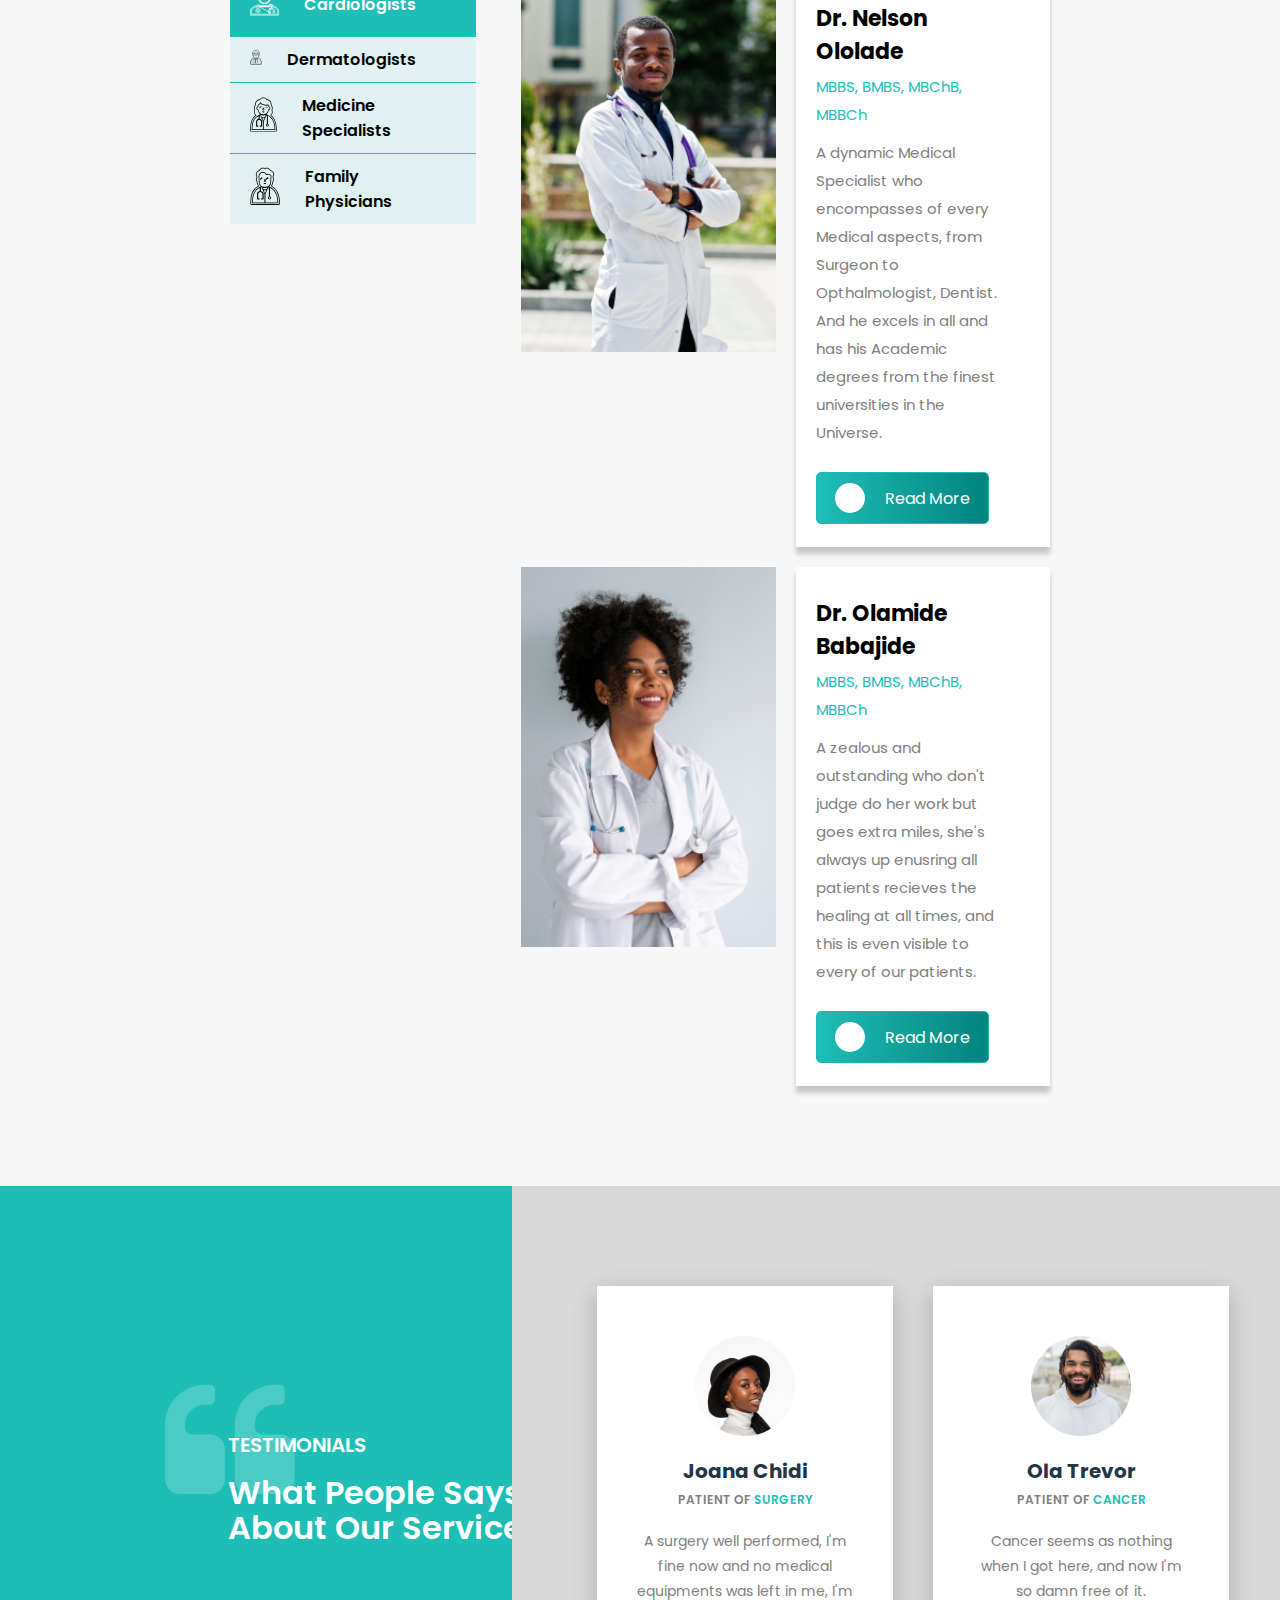
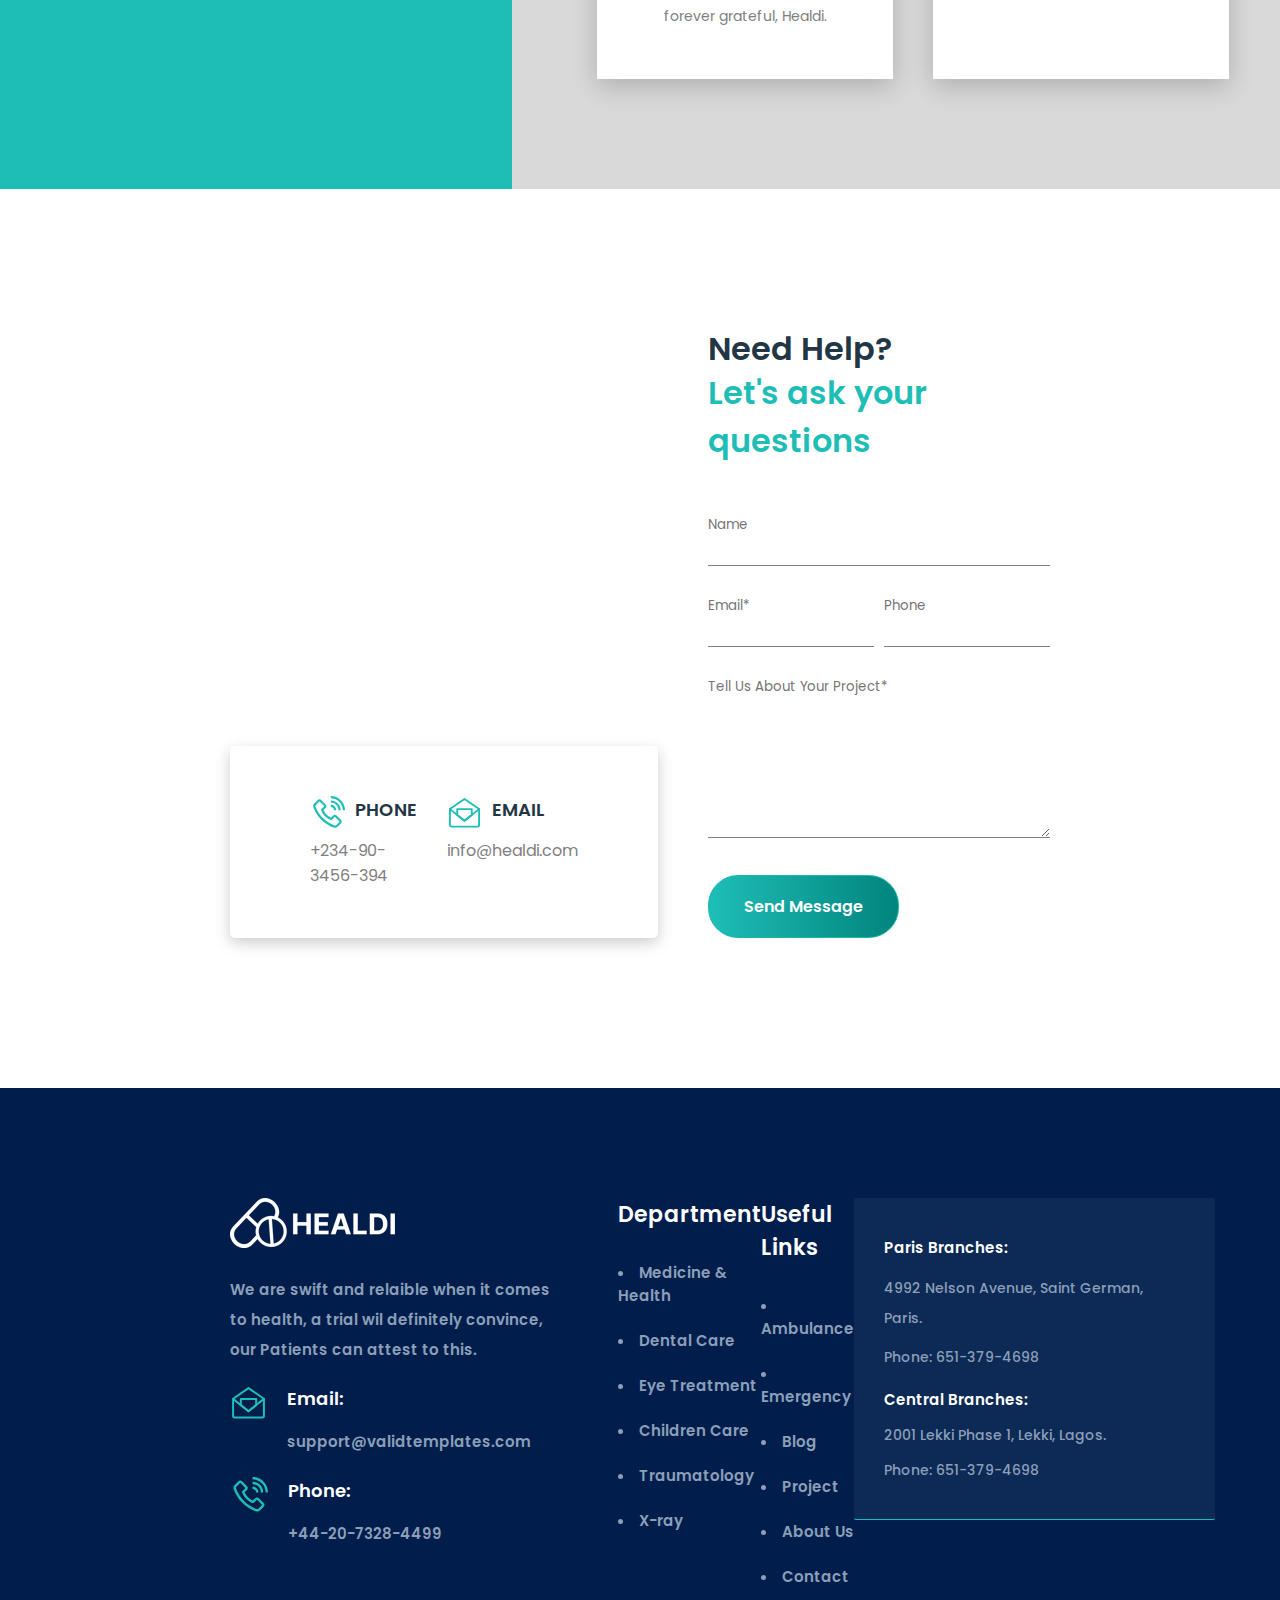
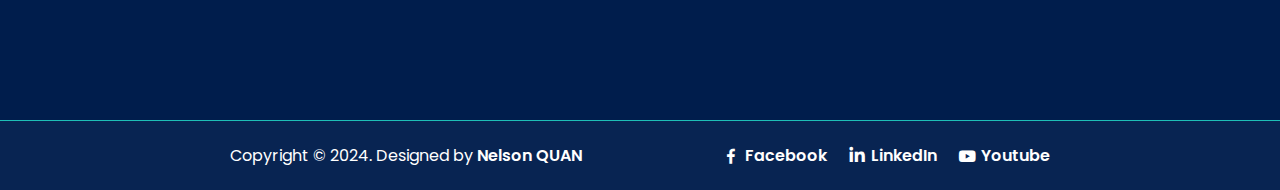
==== commit 21a11d86: "Changed the images at the patient's testimonies" ====
--- a/index.html
+++ b/index.html
@@ -449,10 +449,7 @@
       <div class="testmonialsRight">
         <div class="testimonialsCards">
           <div class="testimonialsImg">
-            <img
-              src="/assets/doctor-patient-ophthalmologist-s-office.jpg"
-              alt=""
-            />
+            <img src="/assets/femalePotraits.jpg" alt="Female Patient" />
           </div>
 
           <div class="testimonialsTexts">
@@ -467,10 +464,7 @@
 
         <div class="testimonialsCards">
           <div class="testimonialsImg">
-            <img
-              src="/assets/doctor-patient-ophthalmologist-s-office.jpg"
-              alt=""
-            />
+            <img src="/assets/front-view-smiley-man.jpg" alt="Male Patient" />
           </div>
 
           <div class="testimonialsTexts">
--- a/css/styles.css
+++ b/css/styles.css
@@ -904,7 +904,8 @@
   border-radius: 50%;
   height: 100%;
   object-fit: cover;
-  object-position: right;
+  object-position: top;
+  /* object-position: right; */
 }
 
 .testimonialsContainer .testmonialsRight .testimonialsTexts h4 {
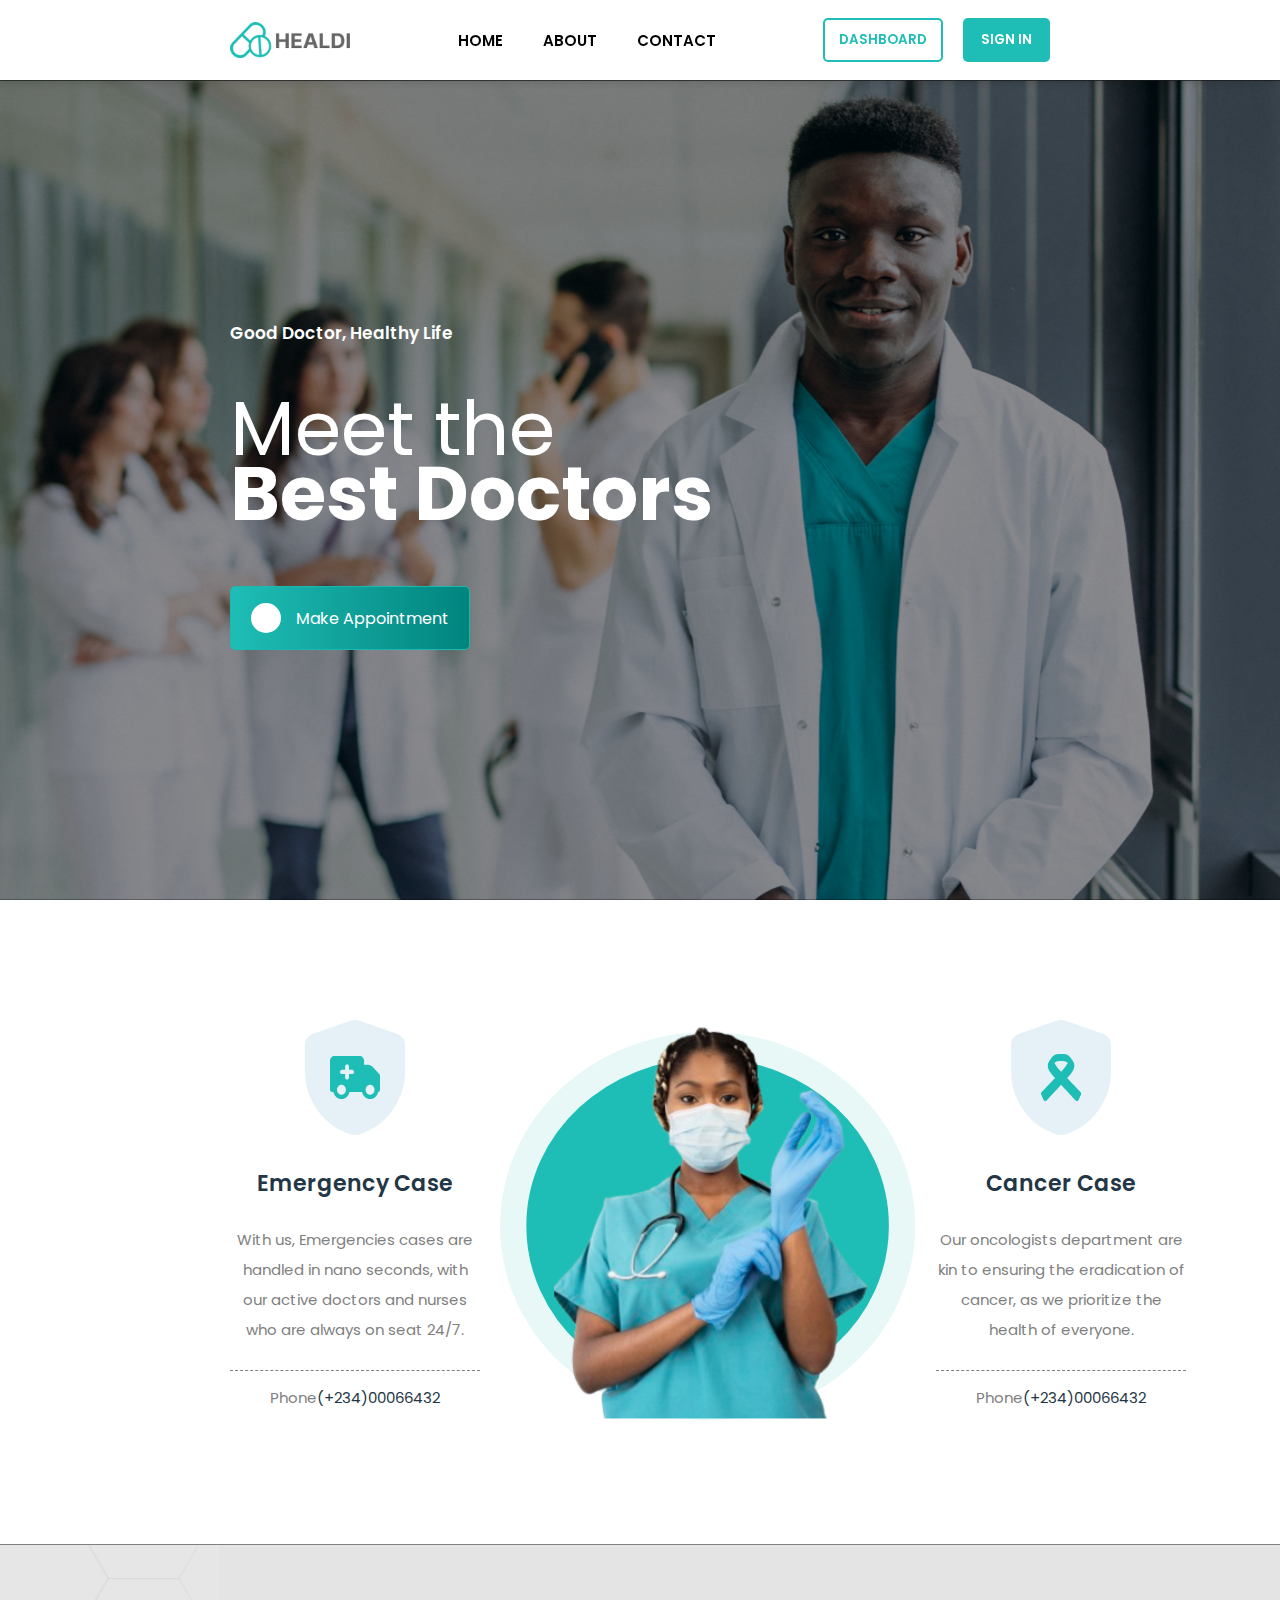
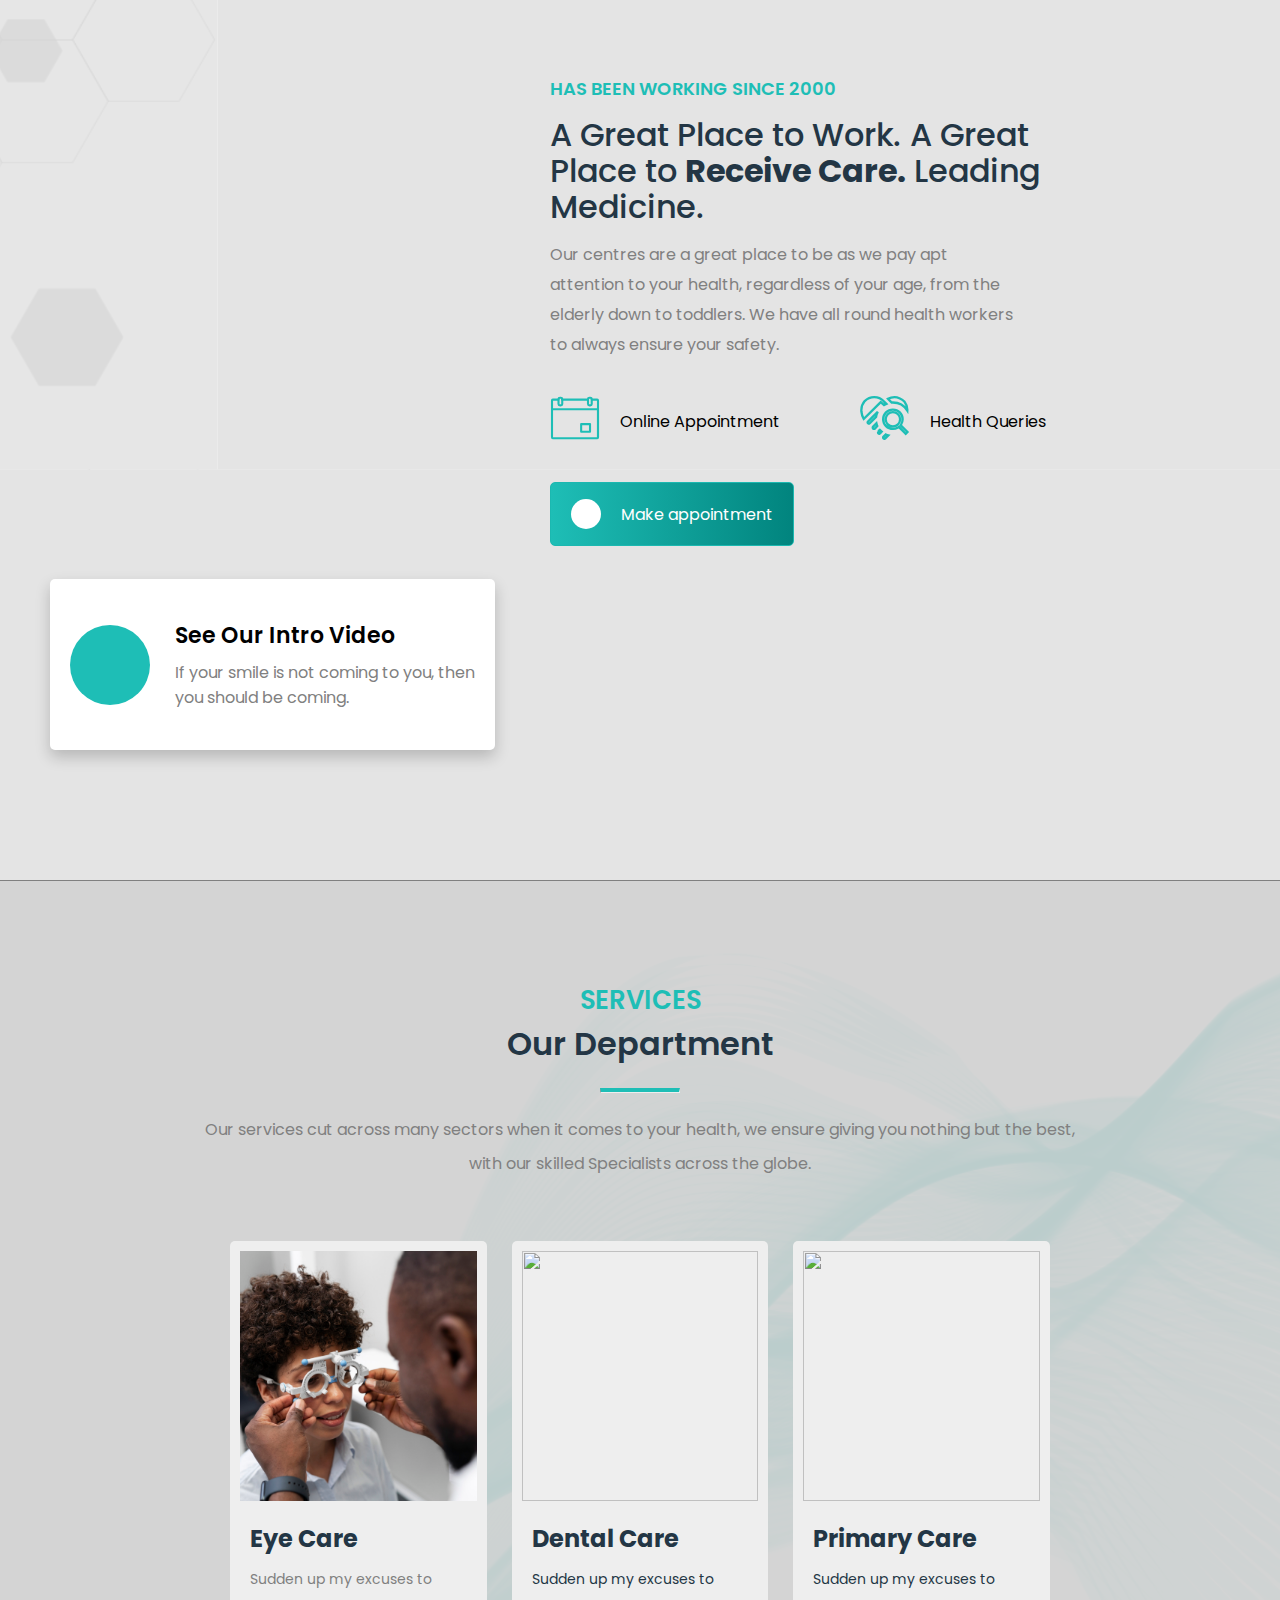
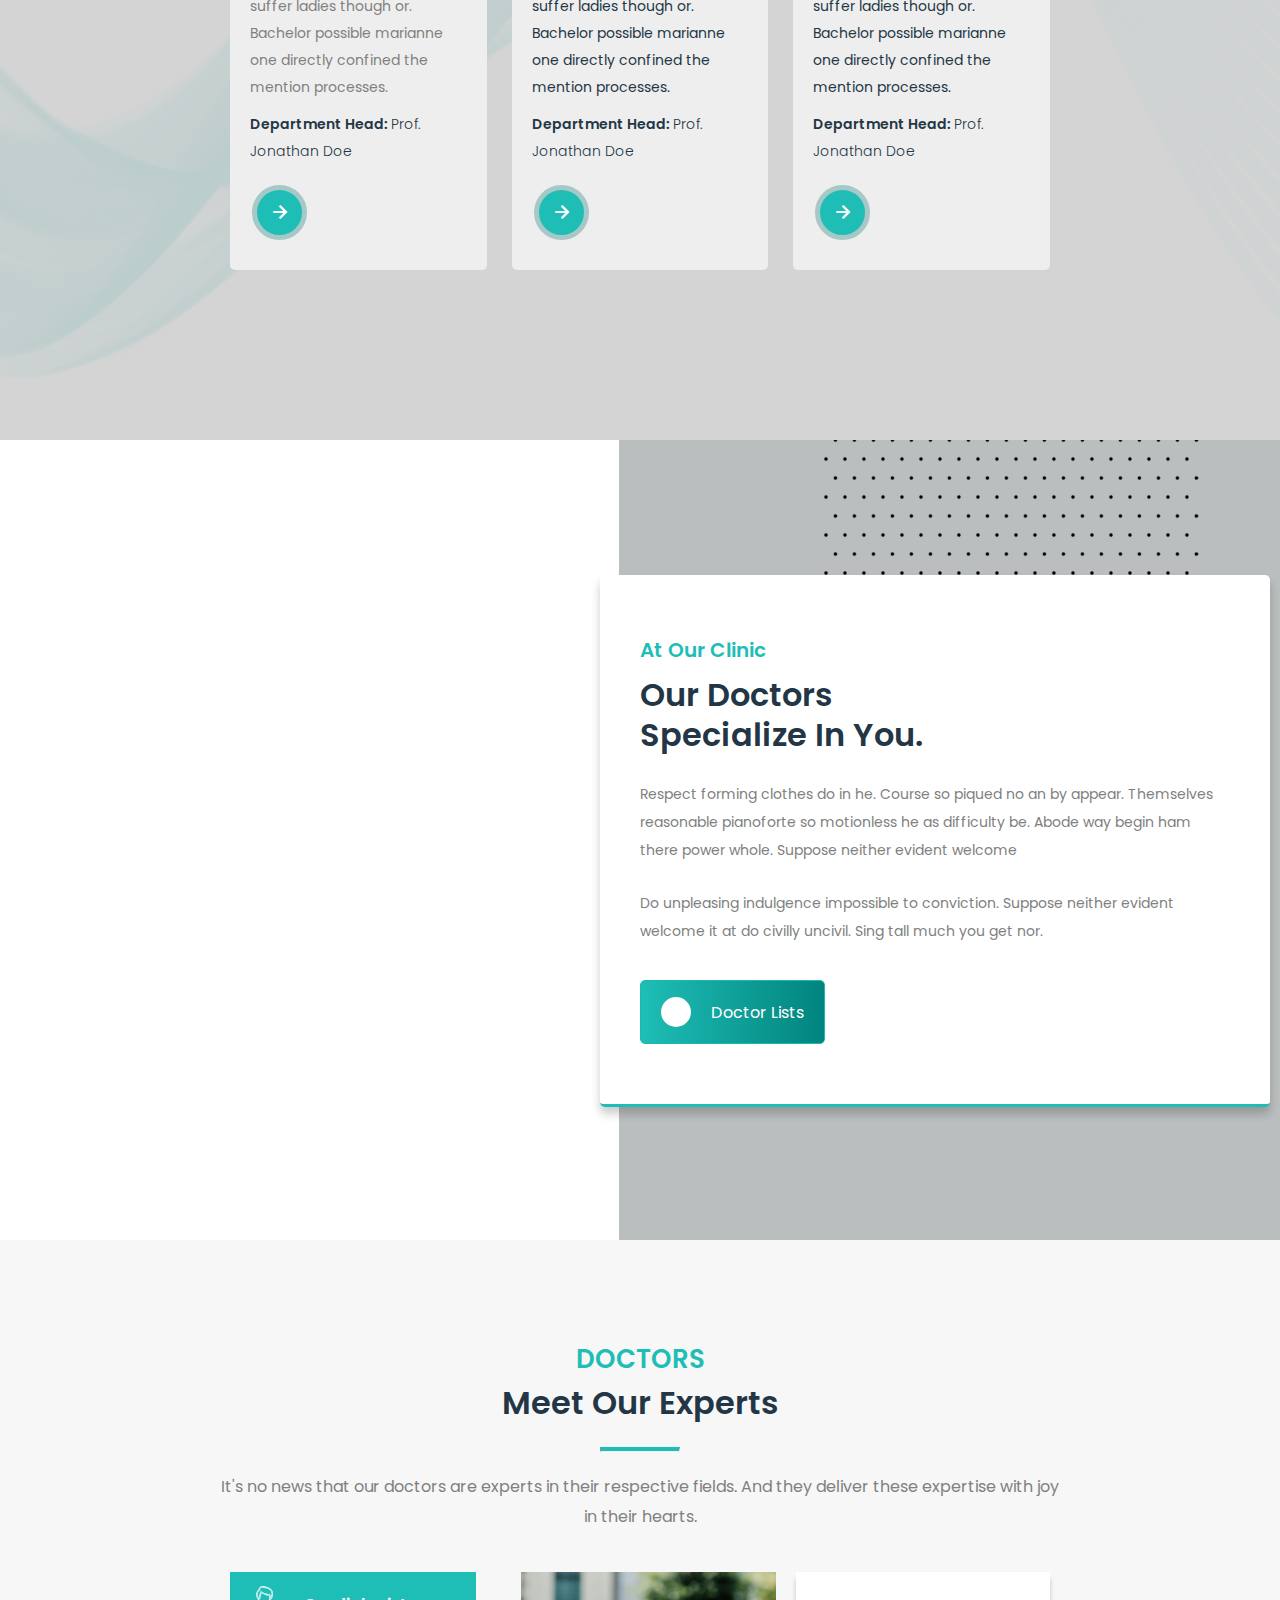
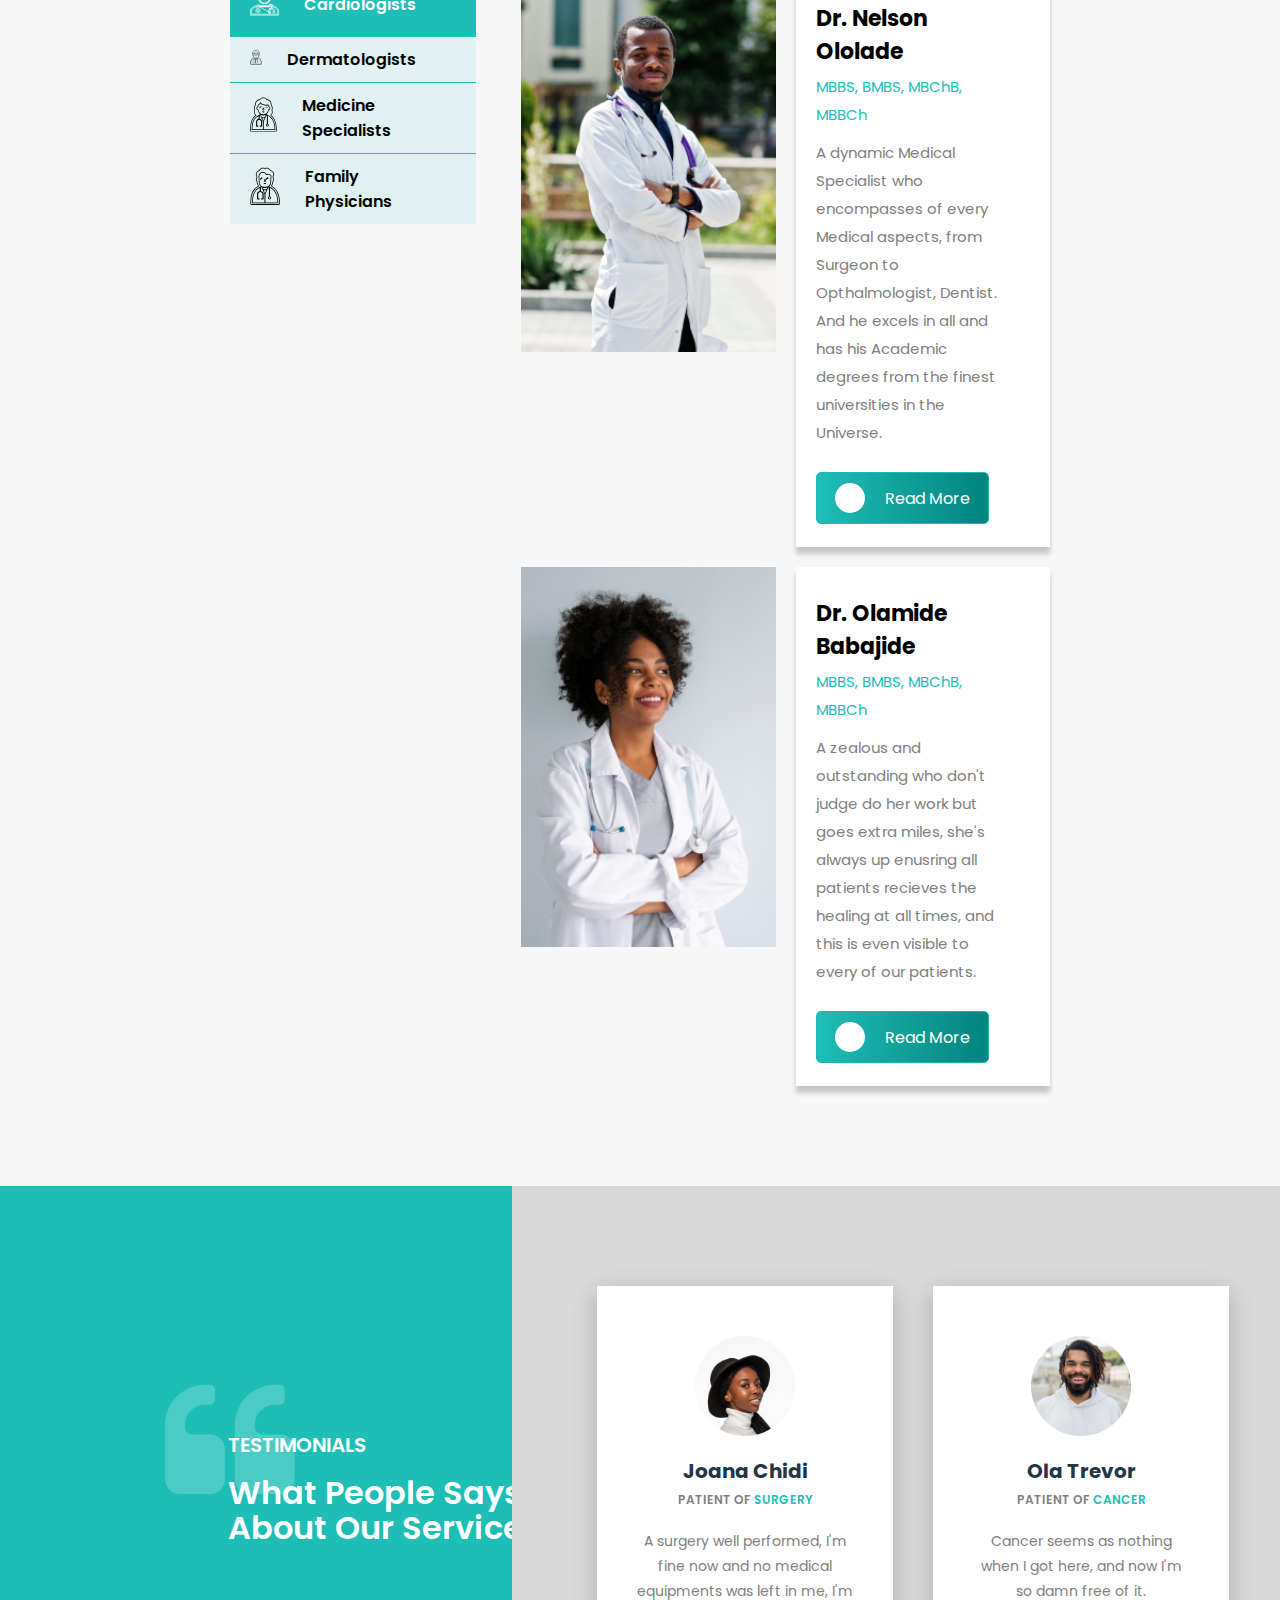
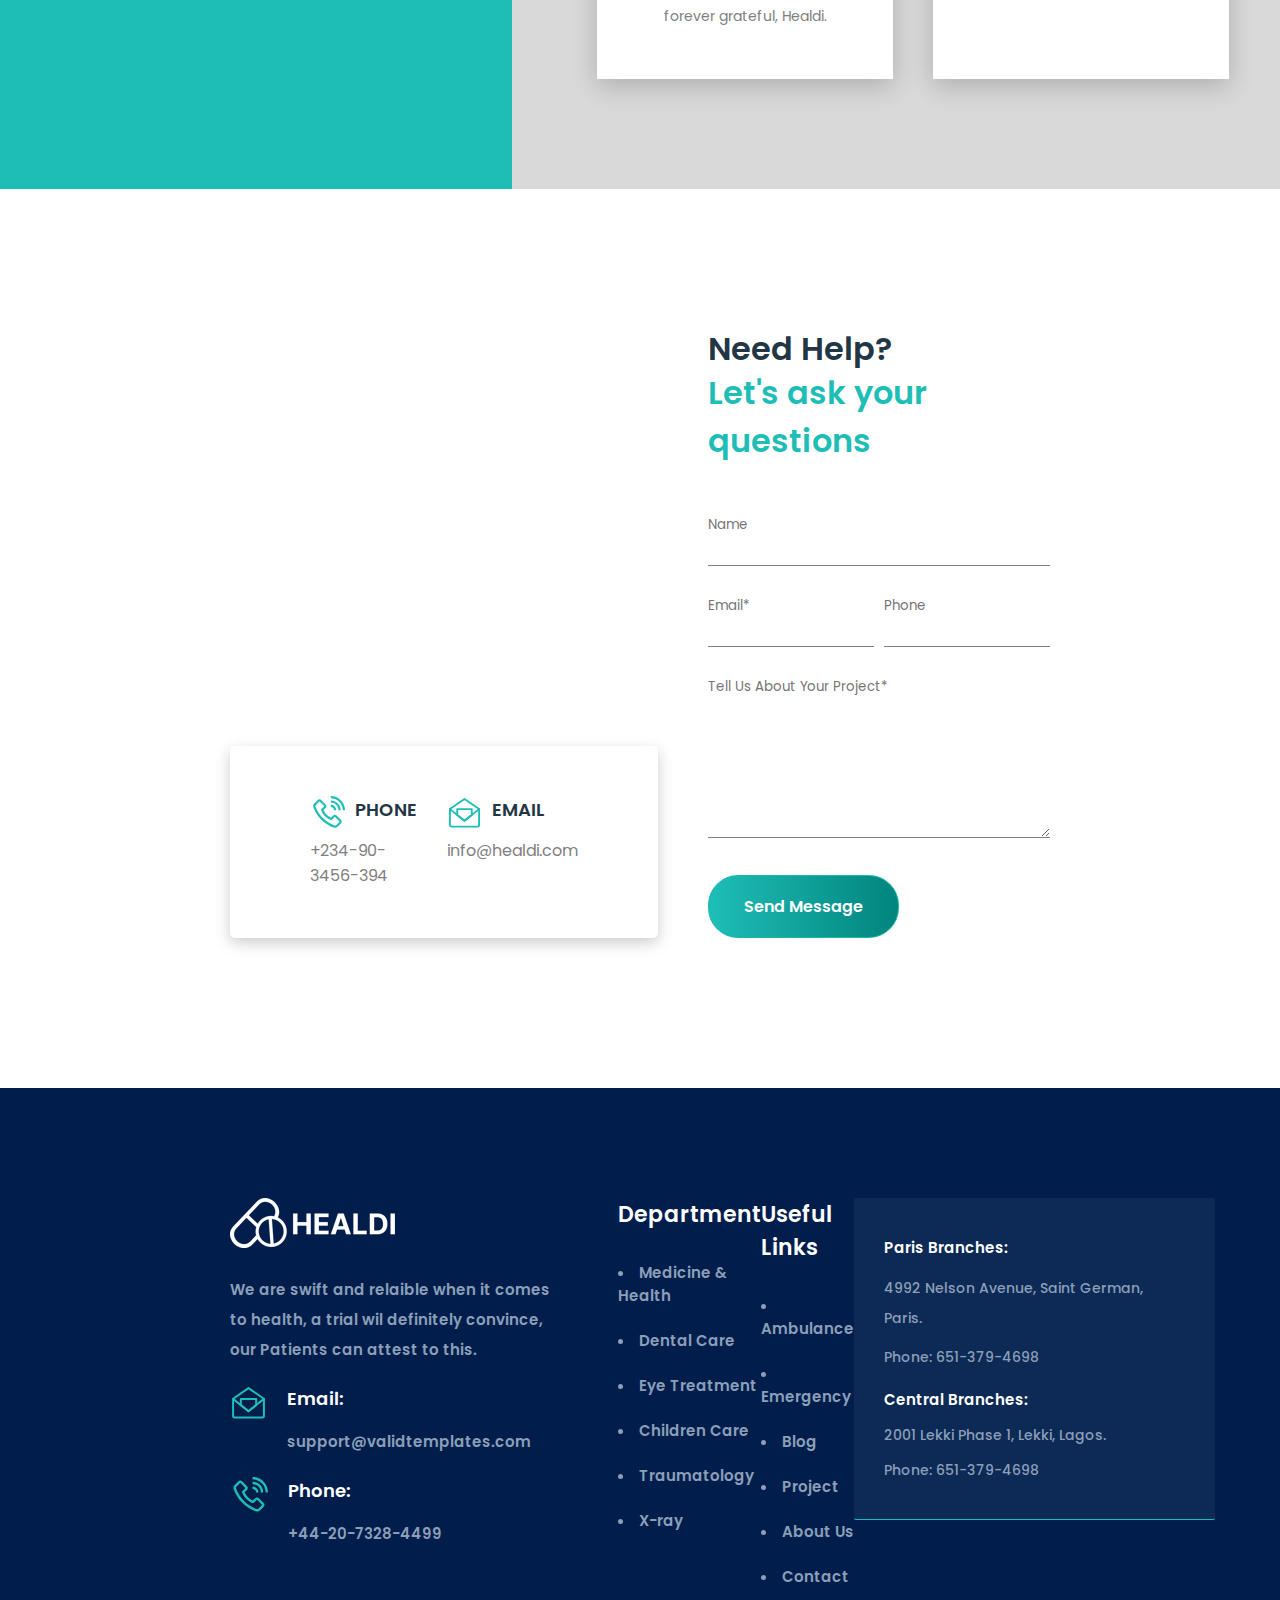
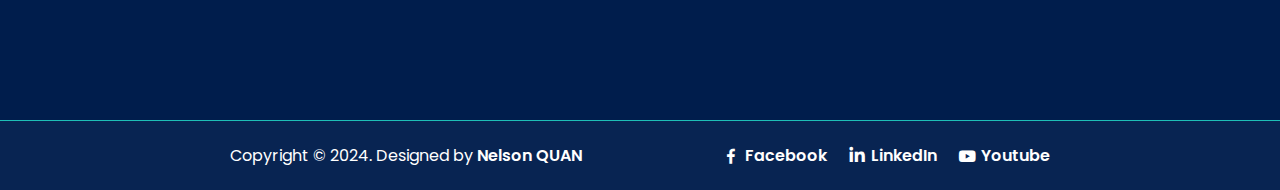
==== commit 9059f23c: "Change the health queries Icon on the landing page" ====
--- a/index.html
+++ b/index.html
@@ -3,8 +3,9 @@
   <head>
     <meta charset="UTF-8" />
     <meta name="viewport" content="width=device-width, initial-scale=1.0" />
-    <title>Healdi</title>
+    <title>Healdi African </title>
     <link rel="stylesheet" href="/css/styles.css" />
+    <link rel="icon" href="/assets/favicon.png" />
     <link
       href="https://unpkg.com/boxicons@2.1.4/css/boxicons.min.css"
       rel="stylesheet"
@@ -168,7 +169,7 @@
             <div class="healthQueries">
               <div class="healthQueriesIcon">
                 <img
-                  src="/assets/onlineAppointmentIcon.svg"
+                  src="/assets/healthQueriesIcon.svg"
                   alt="Online Appointment Icon"
                 />
               </div>
--- a/css/styles.css
+++ b/css/styles.css
@@ -228,7 +228,7 @@
   position: fixed;
   bottom: 30px;
   right: 30px;
-  padding: 10px 12px;
+  padding: 6px 10px;
   border-radius: 50%;
   font-size: 24px;
   color: var(--white);
